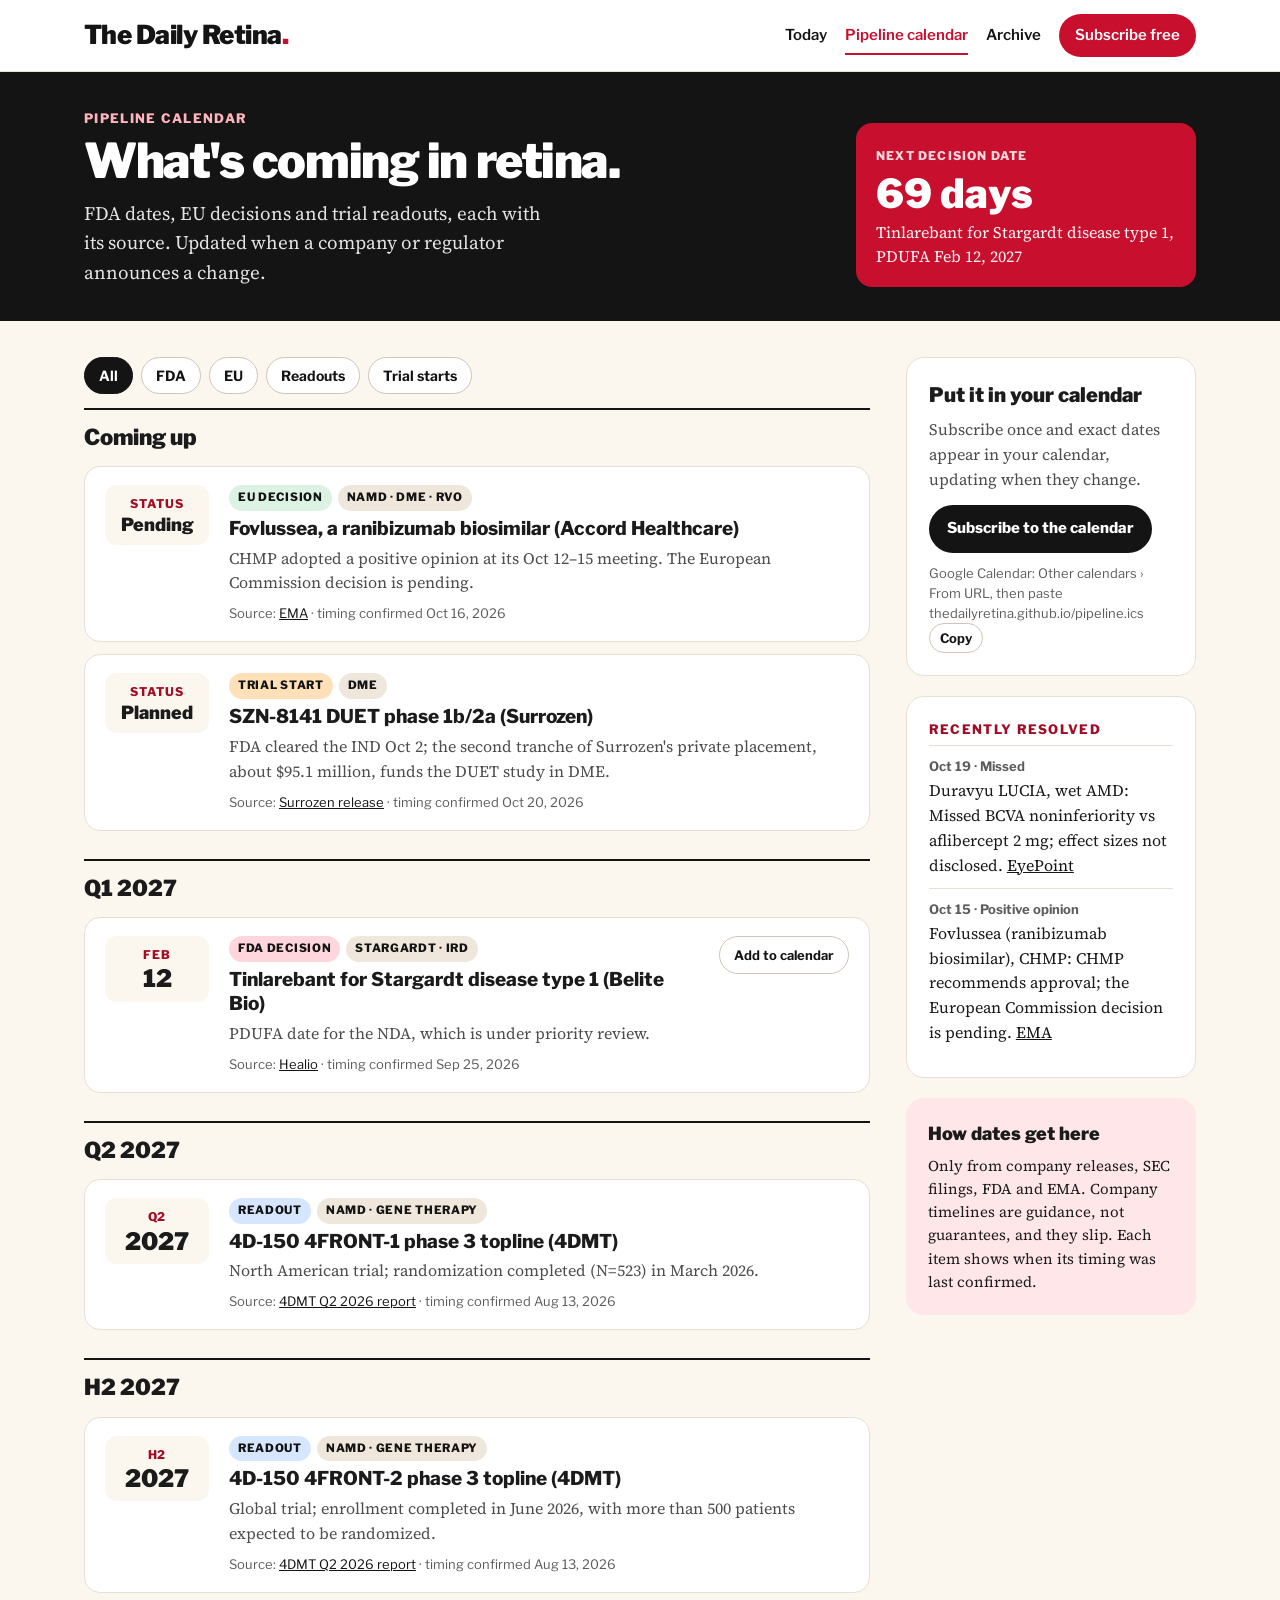
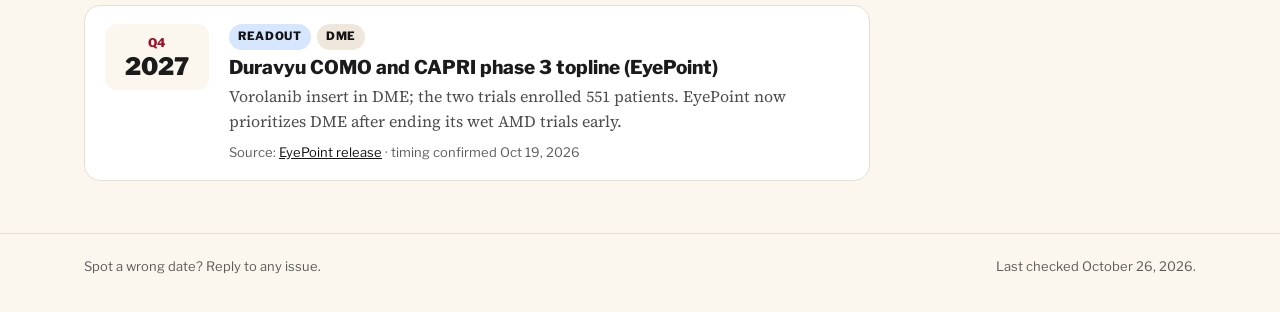
==== pipeline.html @ 4cfef2d9 "Redesign: lead story, quick hits, pipeline calendar - Home page: Good-morning hero with subscribe ca" ====
<!doctype html>
<html lang="en">
<head>
<meta charset="utf-8">
<meta name="viewport" content="width=device-width,initial-scale=1">
<title>Pipeline calendar — The Daily Retina</title>
<meta name="description" content="FDA dates, EU decisions and trial readouts in retina, each with its source.">
<meta property="og:title" content="Retina pipeline calendar — The Daily Retina">
<meta property="og:description" content="FDA dates, EU decisions and trial readouts in retina, each with its source.">
<meta property="og:type" content="website">
<link rel="icon" href="data:image/svg+xml,%3Csvg xmlns='http://www.w3.org/2000/svg' viewBox='0 0 32 32'%3E%3Ccircle cx='16' cy='16' r='14' fill='%23c8102e'/%3E%3Ccircle cx='16' cy='16' r='5' fill='%23fff'/%3E%3C/svg%3E">
<link rel="preconnect" href="https://fonts.googleapis.com">
<link rel="preconnect" href="https://fonts.gstatic.com" crossorigin>
<link rel="stylesheet" href="https://fonts.googleapis.com/css2?family=Libre+Franklin:wght@400;600;700;800;900&family=Source+Serif+4:opsz,wght@8..60,400;8..60,600&display=swap">
<link rel="stylesheet" href="site.css">
</head>
<body>
<header class="top">
  <div class="wrap">
    <a class="logo" href="./">The Daily Retina<span>.</span></a>
    <nav class="nav" aria-label="Main">
      <a href="./">Today</a>
      <a href="pipeline.html" aria-current="page">Pipeline calendar</a>
      <a href="./#archive">Archive</a>
      <a class="pill" href="./#subscribe">Subscribe free</a>
    </nav>
  </div>
</header>

<section class="pipehero">
  <div class="wrap">
    <div style="flex: 1 1 480px; min-width: 0;">
      <p class="kicker">Pipeline calendar</p>
      <h1>What's coming in retina.</h1>
      <p class="lede">FDA dates, EU decisions and trial readouts, each with its source. Updated when a company or regulator announces a change.</p>
    </div>
    <div class="countdown" id="countdown" hidden>
      <p class="kicker">Next decision date</p>
      <b id="cd-days"></b>
      <p id="cd-what"></p>
    </div>
  </div>
</section>

<div class="wrap page">
  <main class="main" style="gap: 0;">
    <div class="chips" role="group" aria-label="Filter by type" id="types"></div>
    <div id="groups"><p class="empty">Loading…</p></div>
  </main>

  <aside class="side">
    <section class="card" aria-labelledby="ics-h">
      <h2 id="ics-h" style="margin: 0 0 6px; font-family: var(--sans); font-weight: 900; font-size: 20px;">Put it in your calendar</h2>
      <p style="margin: 0 0 14px; font-size: 16px; color: var(--soft);">Subscribe once and exact dates appear in your calendar, updating when they change.</p>
      <a class="btn round" id="ics-sub" href="pipeline.ics">Subscribe to the calendar</a>
      <p class="fine" style="margin-top: 10px;">Google Calendar: Other calendars › From URL, then paste <span id="ics-url">thedailyretina.github.io/pipeline.ics</span> <button type="button" class="addcal" id="ics-copy" style="padding: 6px 10px;">Copy</button><span class="copied" id="ics-copied" aria-live="polite"></span></p>
    </section>

    <section class="card resolved" aria-labelledby="done-h">
      <h2 id="done-h" class="kicker" style="color: var(--red-dark); margin-bottom: 6px;">Recently resolved</h2>
      <div id="resolved"></div>
    </section>

    <section class="howbox" aria-labelledby="how-h">
      <h2 id="how-h">How dates get here</h2>
      <p>Only from company releases, SEC filings, FDA and EMA. Company timelines are guidance, not guarantees, and they slip. Each item shows when its timing was last confirmed.</p>
    </section>
  </aside>
</div>

<footer class="foot">
  <div class="wrap">
    <p>Spot a wrong date? Reply to any issue.</p>
    <p id="upd"></p>
  </div>
</footer>

<script>
(function () {
  var KINDS = [["all", "All"], ["fda", "FDA"], ["eu", "EU"], ["readout", "Readouts"], ["start", "Trial starts"]];
  var KIND_NAME = { fda: "FDA decision", eu: "EU decision", readout: "Readout", start: "Trial start" };
  var KIND_CLASS = { fda: "fda", eu: "guidelines", readout: "research", start: "industry" };
  var items = [], sel = "all";
  try { sel = sessionStorage.getItem("pipe-filter") || "all"; } catch (e) {}

  function $(id) { return document.getElementById(id); }
  function el(t, c, txt) { var n = document.createElement(t); if (c) n.className = c; if (txt != null) n.textContent = txt; return n; }
  function ext(url, txt) { var x = el("a", null, txt); x.href = url; x.target = "_blank"; x.rel = "noopener"; return x; }
  function parse(iso) { var p = iso.split("-"); return new Date(+p[0], +p[1] - 1, +p[2]); }
  function fmt(iso, opts) { return parse(iso).toLocaleDateString("en-US", opts || { month: "short", day: "numeric", year: "numeric" }); }
  function today() { var d = new Date(); return new Date(d.getFullYear(), d.getMonth(), d.getDate()); }

  function whenBlock(it) {
    var w = el("div", "when");
    if (it.date) {
      w.append(el("small", null, fmt(it.date, { month: "short" })));
      w.append(el("b", null, String(parse(it.date).getDate())));
    } else {
      var m = /^(Q[1-4]|H[12])\s+(\d{4})$/.exec(it.when || "");
      if (m) { w.append(el("small", null, m[1])); w.append(el("b", null, m[2])); }
      else { w.append(el("small", null, "Status")); w.append(el("b", null, it.when || "TBD")); w.lastChild.style.fontSize = "18px"; }
    }
    return w;
  }

  function icsFor(it) {
    var d = parse(it.date), e = new Date(d); e.setDate(e.getDate() + 1);
    function ymd(x) { return x.getFullYear() + String(x.getMonth() + 1).padStart(2, "0") + String(x.getDate()).padStart(2, "0"); }
    function esc(s) { return String(s || "").replace(/\\/g, "\\\\").replace(/;/g, "\\;").replace(/,/g, "\\,"); }
    return ["BEGIN:VCALENDAR", "VERSION:2.0", "PRODID:-//The Daily Retina//Pipeline//EN", "BEGIN:VEVENT",
      "UID:" + it.id + "@thedailyretina.github.io", "DTSTAMP:" + ymd(new Date()) + "T000000Z",
      "DTSTART;VALUE=DATE:" + ymd(d), "DTEND;VALUE=DATE:" + ymd(e),
      "SUMMARY:" + esc(KIND_NAME[it.kind] + ": " + it.title),
      "DESCRIPTION:" + esc(it.detail + " Source: " + it.src + " " + it.url), "URL:" + it.url,
      "END:VEVENT", "END:VCALENDAR"].join("\r\n") + "\r\n";
  }

  function addCal(it) {
    var blob = new Blob([icsFor(it)], { type: "text/calendar" });
    var a = document.createElement("a"); a.href = URL.createObjectURL(blob); a.download = it.id + ".ics";
    document.body.append(a); a.click(); setTimeout(function () { URL.revokeObjectURL(a.href); a.remove(); }, 0);
  }

  function chips() {
    var box = $("types"); box.textContent = "";
    KINDS.forEach(function (k) {
      var b = el("button", "chip", k[1]); b.type = "button"; b.setAttribute("aria-pressed", String(sel === k[0]));
      b.addEventListener("click", function () { sel = k[0]; try { sessionStorage.setItem("pipe-filter", sel); } catch (e) {} chips(); render(); });
      box.append(b);
    });
  }

  function render() {
    var up = items.filter(function (i) { return i.status === "upcoming" && (sel === "all" || i.kind === sel); })
      .sort(function (a, b) { return (a.sort || "").localeCompare(b.sort || ""); });
    var box = $("groups"); box.textContent = "";
    if (!up.length) { box.append(el("p", "empty", "Nothing scheduled of this type yet.")); return; }
    var order = [];
    up.forEach(function (i) { if (order.indexOf(i.group) === -1) order.push(i.group); });
    order.forEach(function (g) {
      var sec = el("section", "qgroup"); sec.append(el("h2", null, g));
      up.filter(function (i) { return i.group === g; }).forEach(function (it) {
        var art = el("article", "ev"); art.append(whenBlock(it));
        var body = el("div", "evbody"), tags = el("div", "tags");
        tags.append(el("span", "tag " + KIND_CLASS[it.kind], KIND_NAME[it.kind]));
        if (it.area) tags.append(el("span", "tag", it.area));
        body.append(tags, el("h3", null, it.title), el("p", null, it.detail));
        var meta = el("p", "meta"); meta.append("Source: ", ext(it.url, it.src));
        if (it.confirmed) meta.append(" · timing confirmed " + fmt(it.confirmed));
        body.append(meta); art.append(body);
        if (it.date) {
          var b = el("button", "addcal", "Add to calendar"); b.type = "button";
          b.setAttribute("aria-label", "Add " + it.title + " to your calendar");
          b.addEventListener("click", function () { addCal(it); });
          art.append(b);
        }
        sec.append(art);
      });
      box.append(sec);
    });
  }

  function resolved() {
    var box = $("resolved"); box.textContent = "";
    var done = items.filter(function (i) { return i.status === "resolved"; })
      .sort(function (a, b) { return (b.date || "").localeCompare(a.date || ""); }).slice(0, 6);
    if (!done.length) { box.append(el("p", "empty", "Nothing yet.")); return; }
    done.forEach(function (it) {
      var d = el("div", "item");
      d.append(el("small", null, fmt(it.date, { month: "short", day: "numeric" }) + " · " + (it.outcome || "")));
      var p = el("p"); p.append(it.title + ": " + it.detail + " ", ext(it.url, it.src)); d.append(p);
      box.append(d);
    });
  }

  function countdown() {
    var t = today();
    var next = items.filter(function (i) { return i.status === "upcoming" && i.date && (i.kind === "fda" || i.kind === "eu") && parse(i.date) >= t; })
      .sort(function (a, b) { return a.date.localeCompare(b.date); })[0];
    if (!next) return;
    var days = Math.round((parse(next.date) - t) / 86400000);
    $("cd-days").textContent = days === 0 ? "Today" : days === 1 ? "Tomorrow" : days + " days";
    $("cd-what").textContent = next.title.replace(/\s*\(.*\)$/, "") + ", " + (KIND_NAME[next.kind] === "FDA decision" ? "PDUFA " : "decision ") + fmt(next.date, { month: "short", day: "numeric", year: "numeric" });
    $("countdown").hidden = false;
  }

  var icsUrl = "https://thedailyretina.github.io/pipeline.ics";
  $("ics-sub").href = "webcal://thedailyretina.github.io/pipeline.ics";
  $("ics-copy").addEventListener("click", function () {
    var done = function () { $("ics-copied").textContent = "Copied"; setTimeout(function () { $("ics-copied").textContent = ""; }, 2000); };
    if (navigator.clipboard) navigator.clipboard.writeText(icsUrl).then(done, function () { $("ics-copied").textContent = icsUrl; });
    else $("ics-copied").textContent = icsUrl;
  });

  fetch("pipeline.json", { cache: "no-store" }).then(function (r) { if (!r.ok) throw 0; return r.json(); }).then(function (j) {
    items = j.items || [];
    if (j.updated) $("upd").textContent = "Last checked " + fmt(j.updated, { month: "long", day: "numeric", year: "numeric" }) + ".";
    chips(); render(); resolved(); countdown();
  }).catch(function () {
    $("groups").textContent = ""; $("groups").append(el("p", "empty", "Couldn't load the calendar. Try again in a moment."));
  });
})();
</script>
</body>
</html>
---- site.css ----
/* The Daily Retina — shared styles for index.html and pipeline.html.
   Warm off-white page, one red accent, black bands, bold sans headlines over a serif body. */
:root {
  --bg: #fbf6ee;
  --card: #ffffff;
  --ink: #1b1b1b;
  --muted: #5c5c5c;
  --soft: #4d4d4d;
  --line: #e8dfd2;
  --line-2: #cfc5b8;
  --chip: #efe7db;
  --red: #c8102e;
  --red-dark: #a10d25;
  --red-tint: #ffe6e9;
  --black: #141414;
  --pink-on-black: #ffb3bd;
  --t-fda: #ffd6dc;
  --t-industry: #ffe0b8;
  --t-research: #d6e6ff;
  --t-guidelines: #dcf2e3;
  --sans: "Libre Franklin", "Franklin Gothic Medium", "Helvetica Neue", Arial, sans-serif;
  --serif: "Source Serif 4", Georgia, "Times New Roman", serif;
  color-scheme: light;
}

* { box-sizing: border-box; }
html { -webkit-text-size-adjust: 100%; }
body { margin: 0; background: var(--bg); color: var(--ink); font-family: var(--serif); font-size: 17px; line-height: 1.55; }
a { color: var(--black); }
a:hover { color: var(--red-dark); }
a:focus-visible, button:focus-visible, input:focus-visible { outline: 2px solid var(--red); outline-offset: 2px; }
.wrap { max-width: 1160px; margin: 0 auto; padding-inline: max(16px, env(safe-area-inset-left, 0px)) max(16px, env(safe-area-inset-right, 0px)); }
@media (min-width: 700px) { .wrap { padding-inline: 24px; } }
.sr { position: absolute; width: 1px; height: 1px; overflow: hidden; clip: rect(0 0 0 0); white-space: nowrap; }
.kicker { margin: 0; font-family: var(--sans); font-size: 13px; font-weight: 800; letter-spacing: .1em; text-transform: uppercase; }

/* Header */
.top { background: var(--card); border-bottom: 1px solid var(--line); }
.top .wrap { padding-block: 14px; display: flex; flex-wrap: wrap; align-items: center; justify-content: space-between; gap: 10px 18px; }
.logo { font-family: var(--sans); font-weight: 900; font-size: 26px; letter-spacing: -.02em; text-decoration: none; color: var(--black); }
.logo span { color: var(--red); }
.nav { display: flex; flex-wrap: wrap; align-items: center; gap: 6px 18px; font-family: var(--sans); font-size: 15px; font-weight: 600; }
.nav a { text-decoration: none; padding: 8px 0; }
.nav a[aria-current="page"] { color: var(--red); box-shadow: inset 0 -2px 0 var(--red); }
.pill { display: inline-block; background: var(--red); color: #fff !important; border-radius: 999px; padding: 10px 16px !important; }
.pill:hover { background: var(--red-dark); }

/* Hero */
.hero { background: var(--red); color: #fff; }
.hero .wrap { padding-block: 40px 44px; display: flex; flex-wrap: wrap; gap: 28px; align-items: flex-end; justify-content: space-between; }
.hero-text { flex: 1 1 480px; min-width: 0; }
.hero .kicker { color: #ffd9de; letter-spacing: .08em; font-weight: 600; margin-bottom: 8px; }
.hero h1 { margin: 0; font-family: var(--sans); font-weight: 900; font-size: clamp(40px, 7vw, 56px); line-height: 1.02; letter-spacing: -.03em; }
.hero-sub { margin: 12px 0 0; font-size: 20px; line-height: 1.45; max-width: 36ch; color: #fff3f4; }
.subcard { flex: 0 1 400px; min-width: 0; background: var(--card); color: var(--black); border-radius: 14px; padding: 18px; display: flex; flex-direction: column; gap: 10px; }
.subcard label { font-family: var(--sans); font-weight: 800; font-size: 16px; }
.subrow { display: flex; flex-wrap: wrap; gap: 8px; }
.subrow input { flex: 1 1 180px; min-width: 0; font: inherit; font-size: 16px; padding: 12px; border: 1px solid var(--line-2); border-radius: 10px; background: #fff; color: var(--black); }
.btn { font-family: var(--sans); font-weight: 800; font-size: 15px; background: var(--black); color: #fff; border: 0; border-radius: 10px; padding: 12px 18px; cursor: pointer; text-decoration: none; display: inline-block; }
.btn:hover { background: #333; color: #fff; }
.btn.round { border-radius: 999px; }
.fine { margin: 0; font-family: var(--sans); font-size: 13px; color: var(--muted); }

/* On the clock */
.clock { background: var(--black); color: #e9e9e9; }
.clock .wrap { padding-block: 14px; display: flex; flex-wrap: wrap; align-items: center; gap: 8px 26px; font-family: var(--sans); font-size: 14px; }
.clock .kicker { color: var(--pink-on-black); }
.clock p { margin: 0; }
.clock strong { color: #fff; }
.clock a { color: #fff; }
.clock .more { margin-left: auto; font-weight: 700; }

/* Layout */
.page { padding-block: 36px 24px; display: flex; flex-wrap: wrap; gap: 36px; }
.main { flex: 999 1 600px; min-width: 0; display: flex; flex-direction: column; gap: 28px; }
.side { flex: 1 1 290px; min-width: 0; display: flex; flex-direction: column; gap: 20px; }
.card { background: var(--card); border: 1px solid var(--line); border-radius: 18px; padding: 22px; }
h2.sec { margin: 0 0 14px; font-family: var(--sans); font-weight: 900; font-size: 26px; letter-spacing: -.01em; }

/* Lead story */
.lead { padding: 28px; }
.lead .kicker { color: var(--red); margin-bottom: 10px; }
.lead h2 { margin: 0 0 12px; font-family: var(--sans); font-weight: 900; font-size: clamp(26px, 3.4vw, 34px); line-height: 1.12; letter-spacing: -.02em; }
.lead h2 a { text-decoration: none; }
.lead h2 a:hover { text-decoration: underline; }
.lead p { margin: 0 0 14px; }
.why { background: var(--bg); border-radius: 12px; padding: 14px 16px; margin: 0 0 14px; }
.why b { display: block; font-family: var(--sans); font-size: 15px; margin-bottom: 2px; }
.why p { margin: 0; font-size: 16px; }
.srclink { font-family: var(--sans); font-size: 14px; font-weight: 700; }

/* Topic tags */
.tag { display: inline-block; font-family: var(--sans); font-size: 11.5px; font-weight: 800; letter-spacing: .06em; text-transform: uppercase; padding: 4px 9px; border-radius: 999px; background: var(--chip); color: var(--black); white-space: nowrap; }
.tag.fda { background: var(--t-fda); } .tag.industry { background: var(--t-industry); }
.tag.research { background: var(--t-research); } .tag.guidelines { background: var(--t-guidelines); }

/* Quick hits */
.hits { display: flex; flex-direction: column; gap: 12px; }
.hit { background: var(--card); border: 1px solid var(--line); border-radius: 14px; padding: 16px 20px; }
.hit .tag { margin-bottom: 6px; }
.hit a.h { display: block; text-decoration: none; font-family: var(--sans); font-weight: 800; font-size: 18px; line-height: 1.3; }
.hit a.h:hover { text-decoration: underline; }
.hit p { margin: 6px 0 0; font-size: 16px; color: var(--soft); }
.hit .src, .res .src { font-family: var(--sans); font-size: 13px; color: var(--muted); }
.nonew { margin: 14px 0 0; padding: 12px 4px 0; border-top: 1px solid #e0d5c6; font-family: var(--sans); font-size: 14px; color: var(--muted); }

/* Sidebar boxes */
.nums { background: var(--black); color: #fff; border-radius: 18px; padding: 22px; }
.nums .kicker { color: var(--pink-on-black); margin-bottom: 6px; }
.num { padding: 10px 0; border-top: 1px solid #333; }
.num b { display: block; font-family: var(--sans); font-weight: 900; font-size: 30px; line-height: 1.1; }
.num span { font-size: 15px; color: #d4d4d4; }
.share { background: var(--red-tint); border-radius: 18px; padding: 22px; }
.share h2 { margin: 0 0 6px; font-family: var(--sans); font-weight: 900; font-size: 20px; }
.share p { margin: 0 0 14px; font-size: 16px; }
.about h2 { margin: 0 0 6px; font-family: var(--sans); font-size: 15px; font-weight: 800; }
.about p { margin: 0; font-size: 15px; color: var(--soft); }

/* Past issues + search */
.past-head { display: flex; flex-wrap: wrap; align-items: baseline; justify-content: space-between; gap: 12px; margin-bottom: 12px; }
.past-head h2.sec { margin: 0; }
#q { flex: 0 1 320px; min-width: 0; font: inherit; font-family: var(--sans); font-size: 15px; padding: 10px 14px; border: 1px solid var(--line-2); border-radius: 999px; background: #fff; color: var(--black); }
.chips { display: flex; flex-wrap: wrap; gap: 8px; margin: 0 0 14px; }
.chip { font-family: var(--sans); font-weight: 700; font-size: 14px; padding: 9px 14px; border-radius: 999px; cursor: pointer; border: 1px solid var(--line-2); background: #fff; color: var(--black); }
.chip[aria-pressed="true"] { background: var(--black); border-color: var(--black); color: #fff; }
.pastgrid { display: grid; grid-template-columns: repeat(auto-fill, minmax(250px, 1fr)); gap: 12px; }
.pastcard { background: var(--card); border: 1px solid var(--line); border-radius: 14px; padding: 16px 18px; }
.pastcard h3 { margin: 0 0 8px; font-family: var(--sans); font-size: 13px; font-weight: 800; color: var(--red-dark); }
.pastcard ul { margin: 0; padding-left: 18px; font-size: 15px; line-height: 1.4; }
.pastcard li { margin: 0 0 6px; }
.pastcard a, .res a.h { text-decoration: none; }
.pastcard a:hover, .res a.h:hover { text-decoration: underline; }
.resday { margin: 0 0 18px; }
.resday h3 { margin: 0 0 8px; font-family: var(--sans); font-size: 14px; font-weight: 800; color: var(--red-dark); }
.res { padding: 10px 0; border-top: 1px solid var(--line); }
.res a.h { font-weight: 700; }
.res .tag { margin-right: 6px; vertical-align: 1px; }
mark { background: #ffe58a; color: var(--black); }
.empty { margin: 0; font-family: var(--sans); font-size: 15px; color: var(--muted); }

/* Footer */
.foot { border-top: 1px solid var(--line); }
.foot .wrap { padding-block: 22px 36px; display: flex; flex-wrap: wrap; justify-content: space-between; gap: 8px 20px; font-family: var(--sans); font-size: 13px; color: var(--muted); }
.foot p { margin: 0; }

/* Pipeline page */
.pipehero { background: var(--black); color: #fff; }
.pipehero .wrap { padding-block: 36px 34px; display: flex; flex-wrap: wrap; gap: 26px; align-items: flex-end; justify-content: space-between; }
.pipehero .kicker { color: var(--pink-on-black); margin-bottom: 8px; }
.pipehero h1 { margin: 0; font-family: var(--sans); font-weight: 900; font-size: clamp(34px, 6vw, 48px); line-height: 1.05; letter-spacing: -.03em; }
.pipehero p.lede { margin: 12px 0 0; font-size: 19px; max-width: 48ch; color: #e4e4e4; }
.countdown { flex: 0 1 340px; min-width: 0; background: var(--red); border-radius: 16px; padding: 18px 20px; }
.countdown .kicker { color: #ffd9de; font-size: 12px; }
.countdown b { display: block; margin-top: 4px; font-family: var(--sans); font-weight: 900; font-size: 40px; line-height: 1; }
.countdown p { margin: 6px 0 0; font-size: 16px; color: #fff3f4; }
.qgroup { margin: 0 0 28px; }
.qgroup h2 { margin: 0 0 12px; padding-top: 10px; border-top: 2px solid var(--black); font-family: var(--sans); font-weight: 900; font-size: 22px; }
.ev { background: var(--card); border: 1px solid var(--line); border-radius: 16px; padding: 18px 20px; display: flex; flex-wrap: wrap; gap: 14px 20px; align-items: flex-start; margin: 0 0 12px; }
.when { flex: 0 0 104px; text-align: center; background: var(--bg); border-radius: 12px; padding: 10px 6px; font-family: var(--sans); }
.when small { display: block; font-size: 12px; font-weight: 800; letter-spacing: .08em; text-transform: uppercase; color: var(--red-dark); }
.when b { display: block; margin-top: 2px; font-weight: 900; font-size: 24px; line-height: 1.05; }
.evbody { flex: 1 1 300px; min-width: 0; }
.evbody .tags { display: flex; flex-wrap: wrap; gap: 6px; margin: 0 0 6px; }
.evbody h3 { margin: 0; font-family: var(--sans); font-weight: 800; font-size: 19px; line-height: 1.3; }
.evbody p { margin: 4px 0 0; font-size: 16px; color: var(--soft); }
.evbody .meta { margin-top: 8px; font-family: var(--sans); font-size: 13px; color: var(--muted); }
.addcal { flex: 0 0 auto; font-family: var(--sans); font-weight: 700; font-size: 13px; background: #fff; border: 1px solid var(--line-2); border-radius: 999px; padding: 10px 14px; cursor: pointer; color: var(--black); }
.addcal:hover { border-color: var(--black); }
.resolved .item { padding: 10px 0; border-top: 1px solid var(--line); }
.resolved .item small { display: block; font-family: var(--sans); font-size: 13px; font-weight: 700; color: var(--muted); }
.resolved .item p { margin: 2px 0 0; font-size: 16px; }
.howbox { background: var(--red-tint); border-radius: 18px; padding: 22px; }
.howbox h2 { margin: 0 0 6px; font-family: var(--sans); font-weight: 900; font-size: 18px; }
.howbox p { margin: 0; font-size: 15px; }
.copied { font-family: var(--sans); font-size: 13px; color: var(--muted); margin-left: 8px; }

@media (max-width: 600px) {
  .lead { padding: 20px; }
  .hit { padding: 14px 16px; }
  .clock .more { margin-left: 0; }
  .when { flex-basis: 88px; }
}
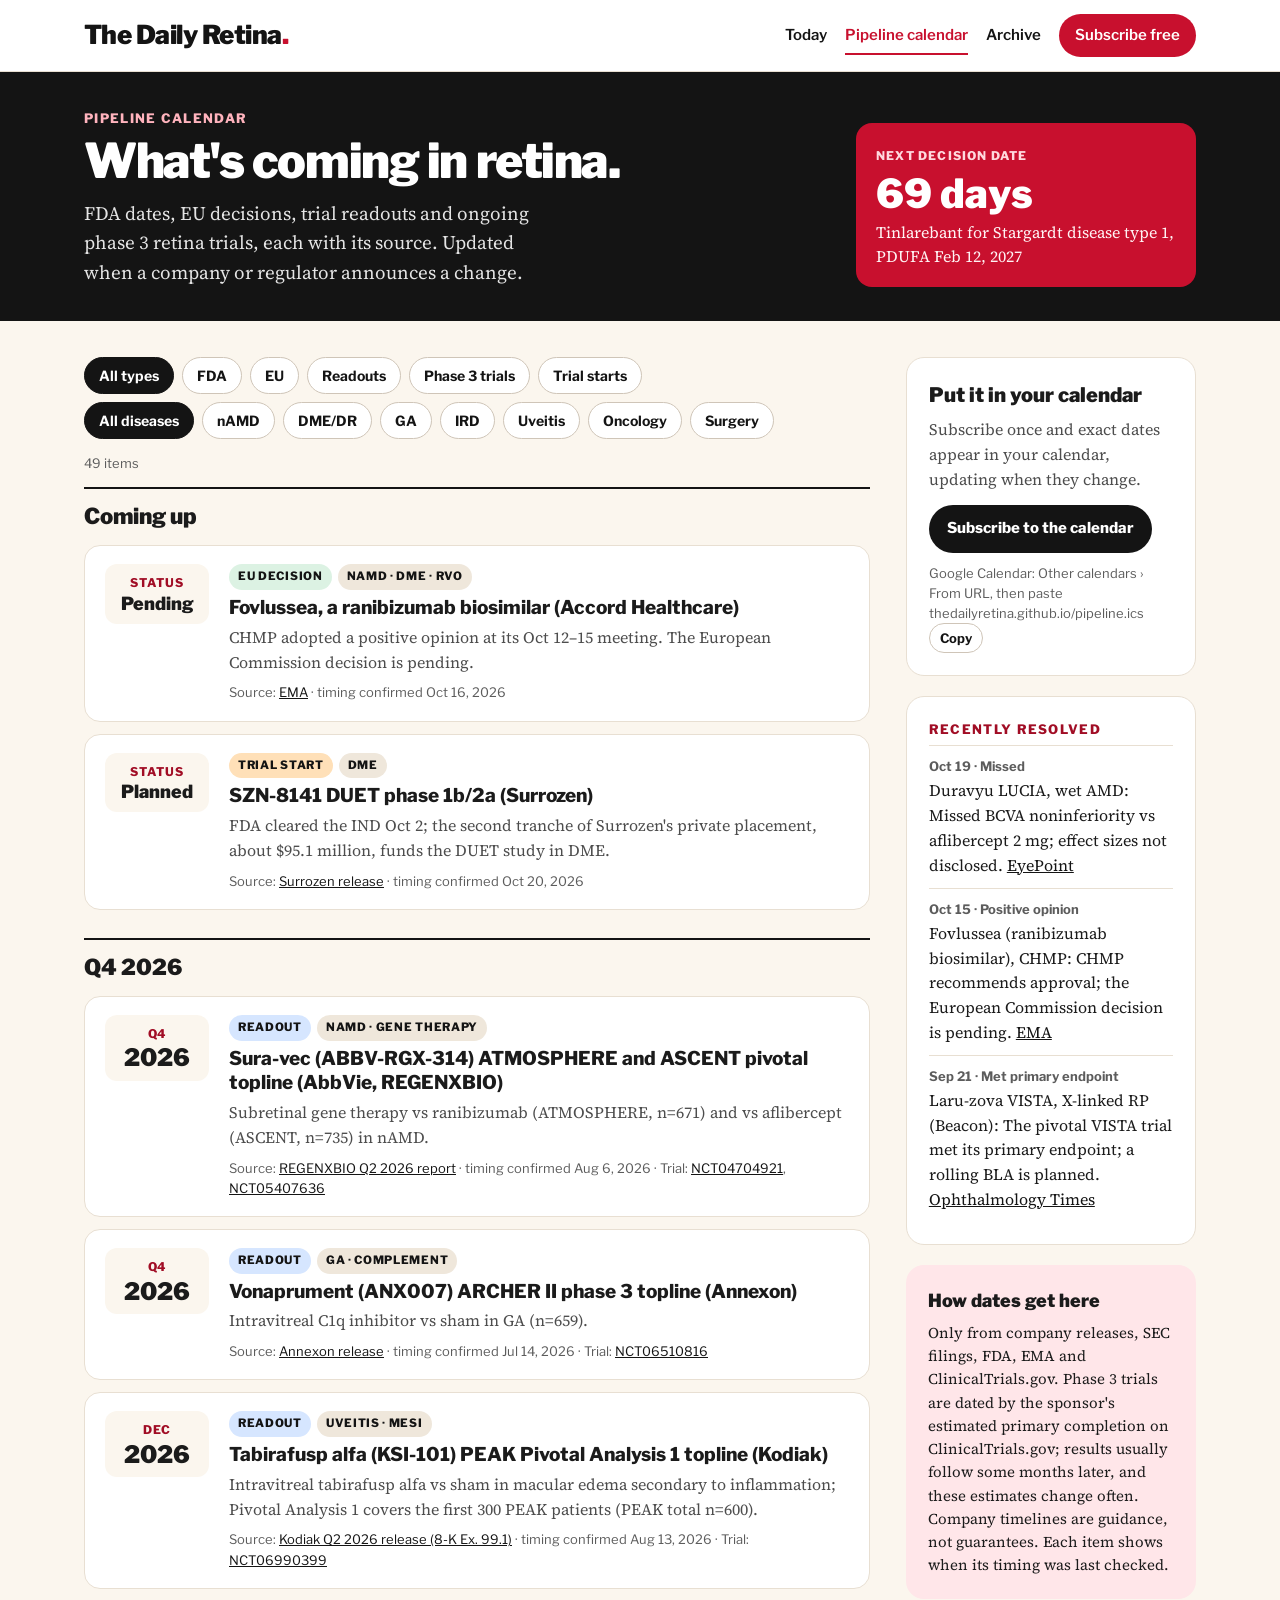
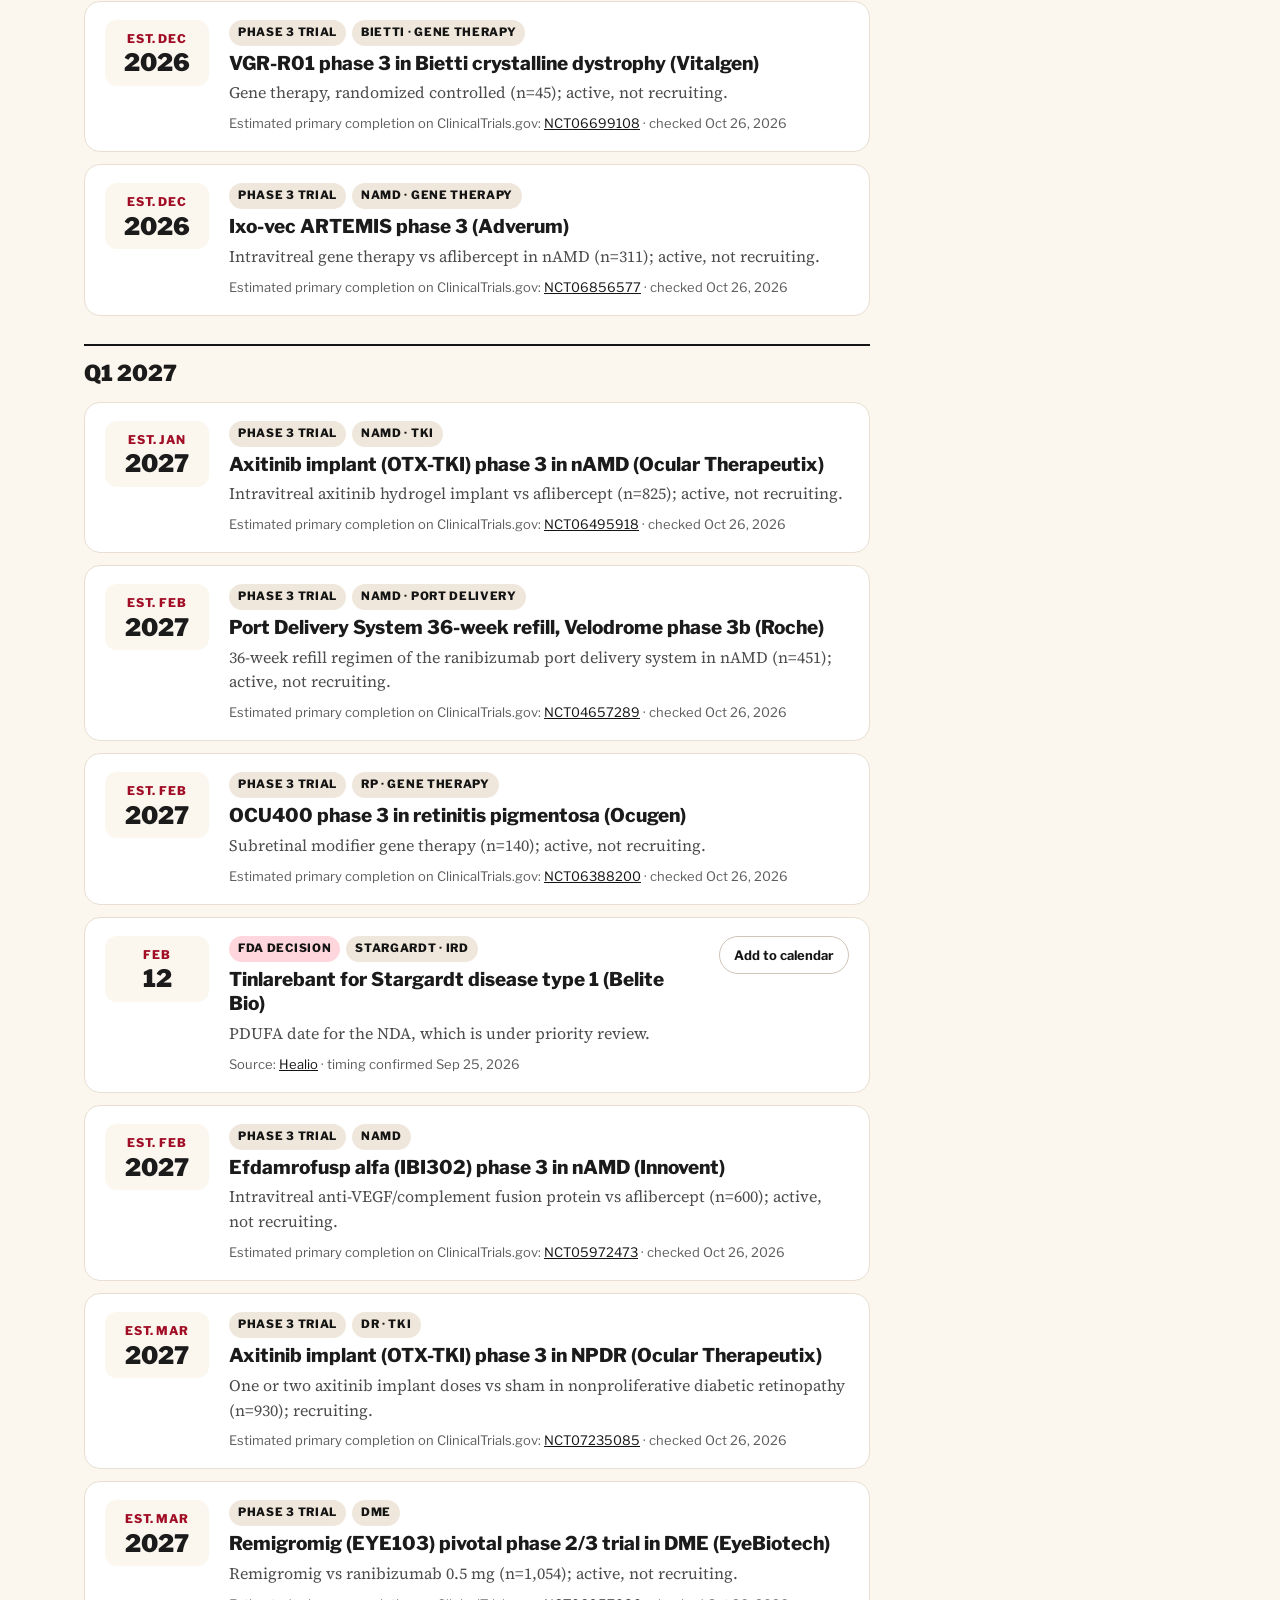
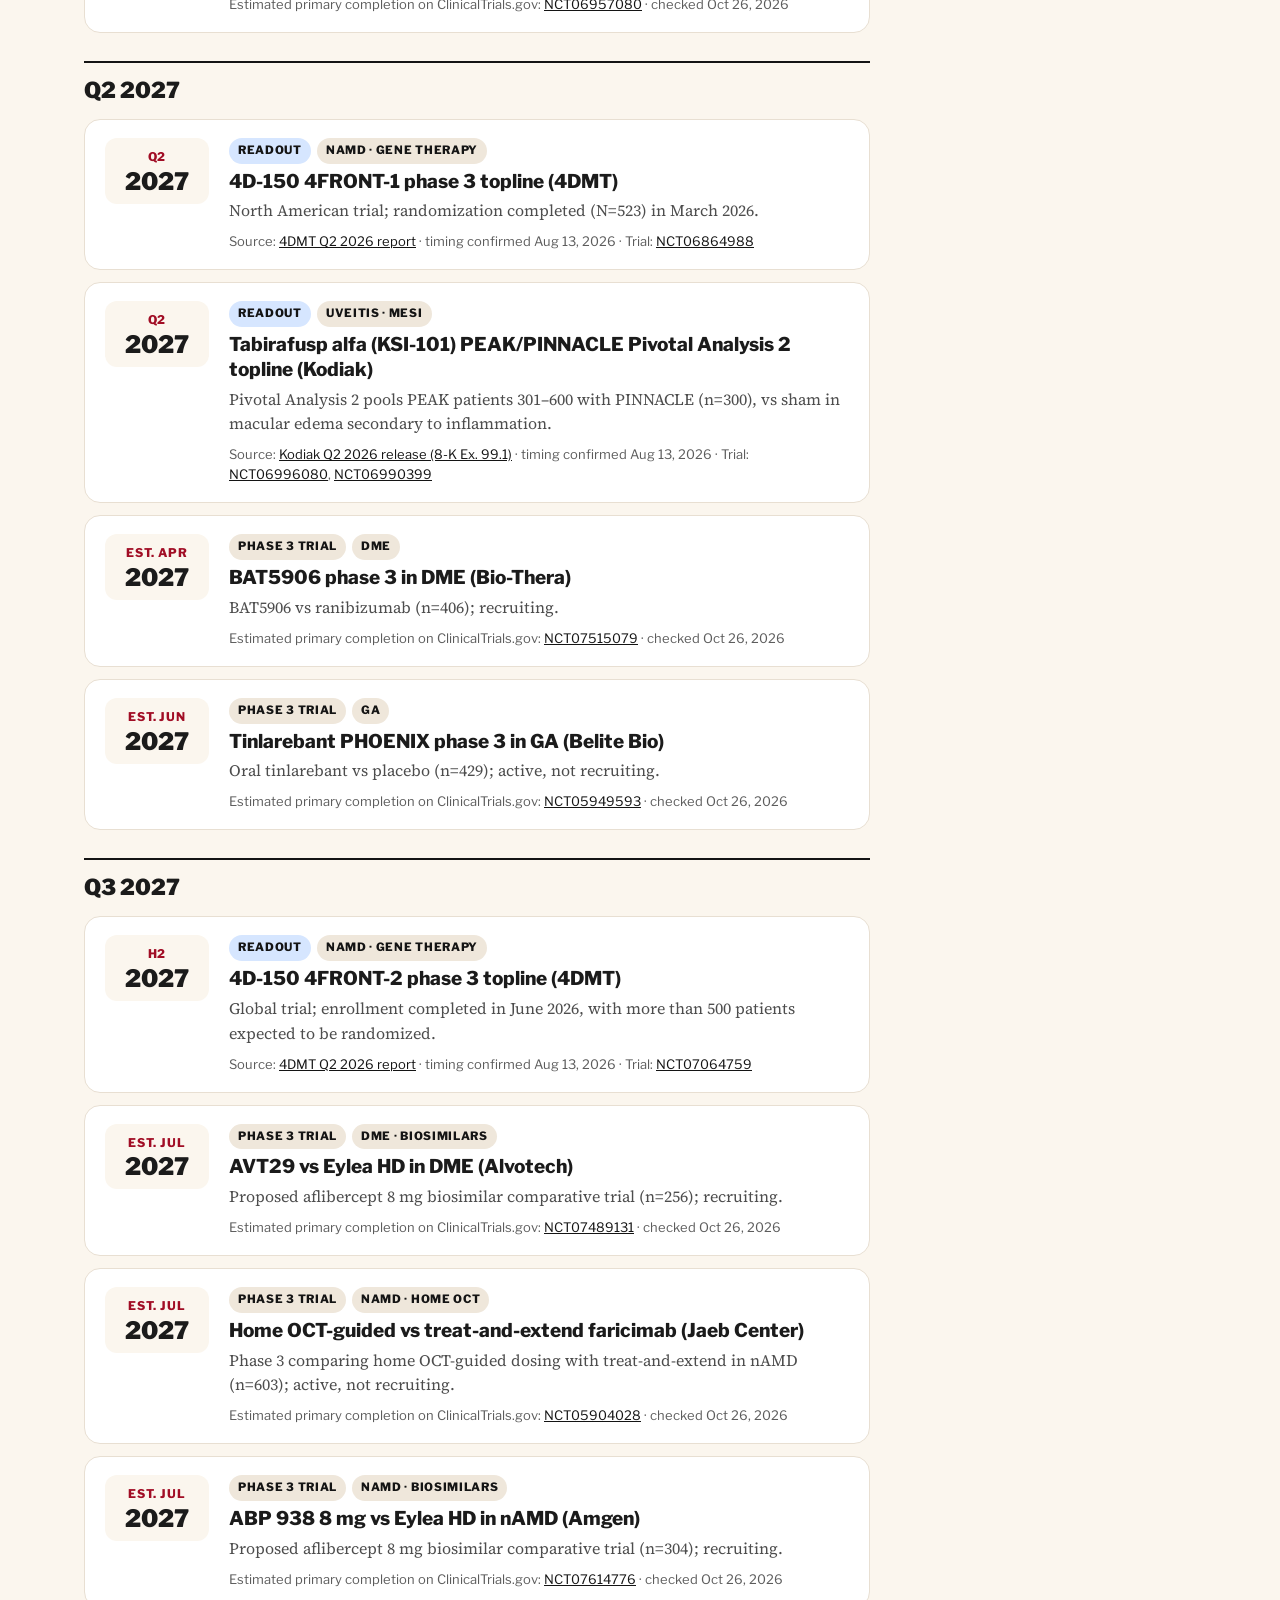
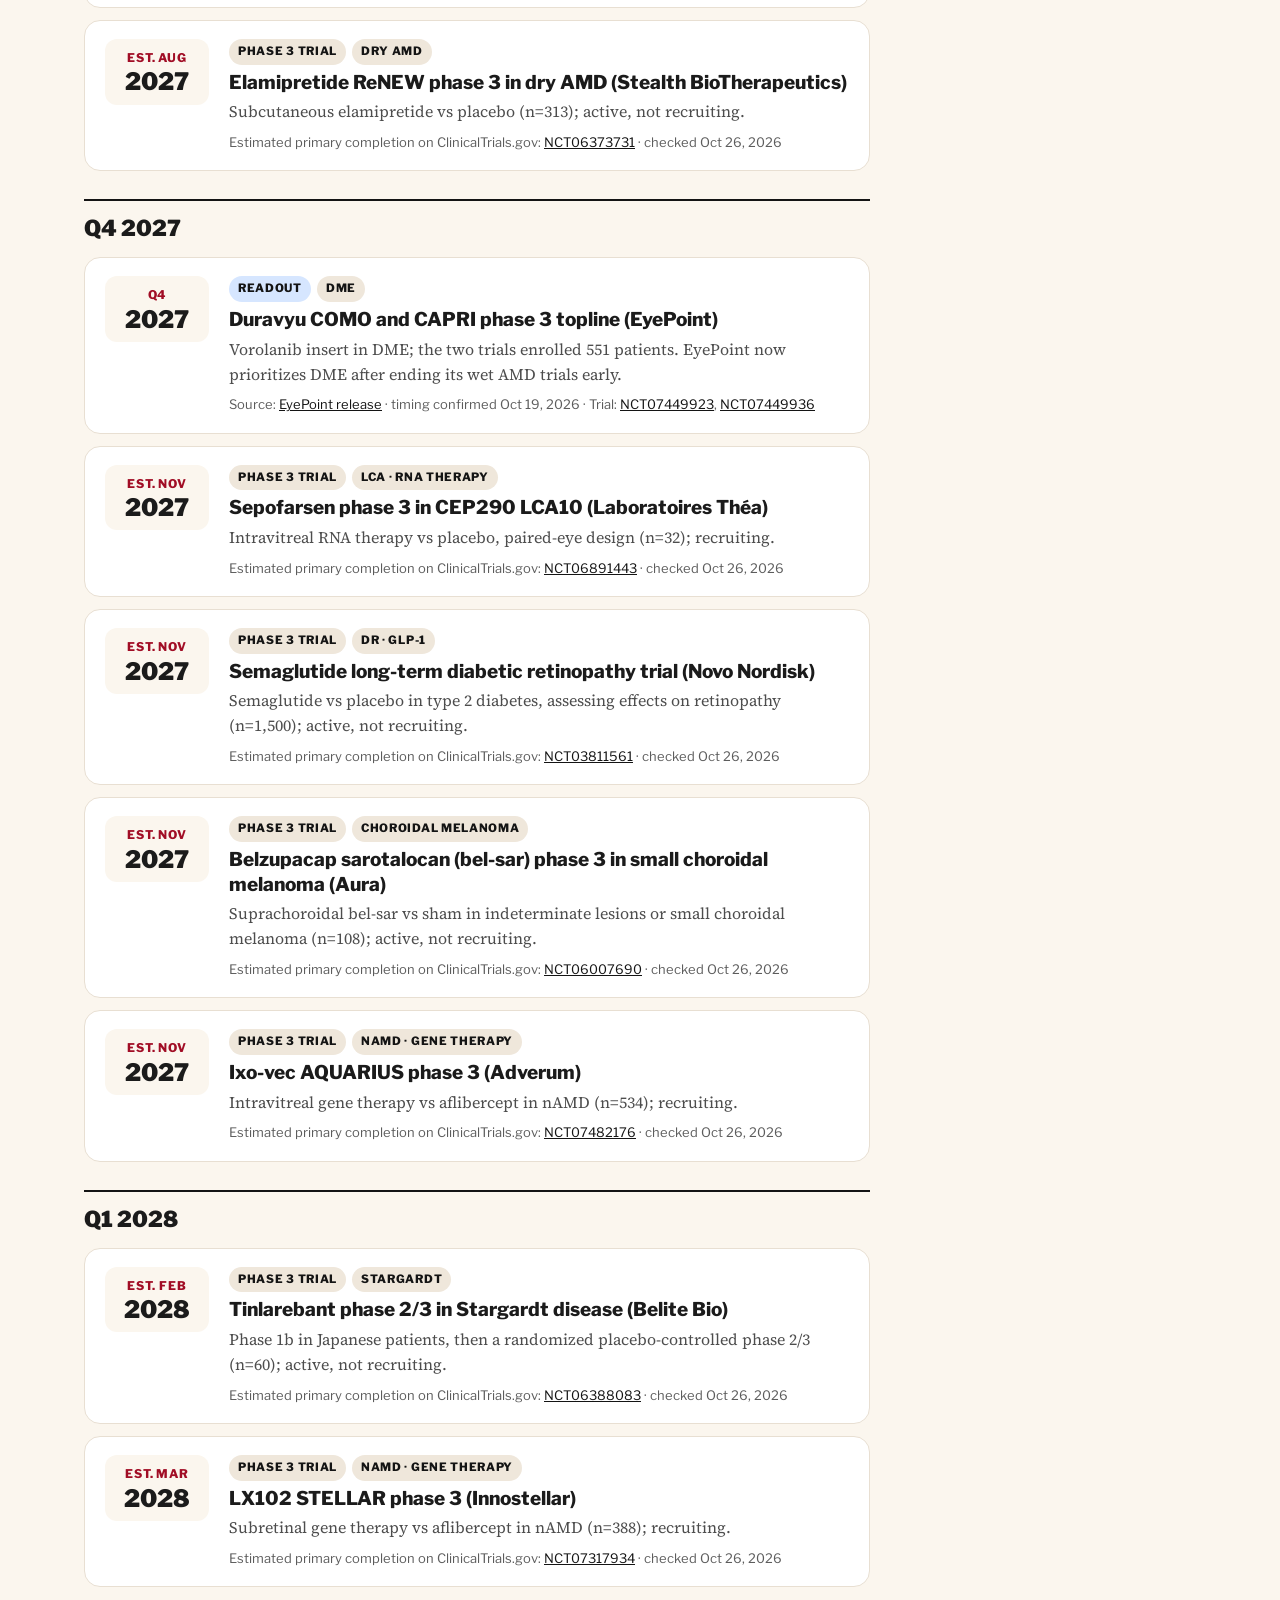
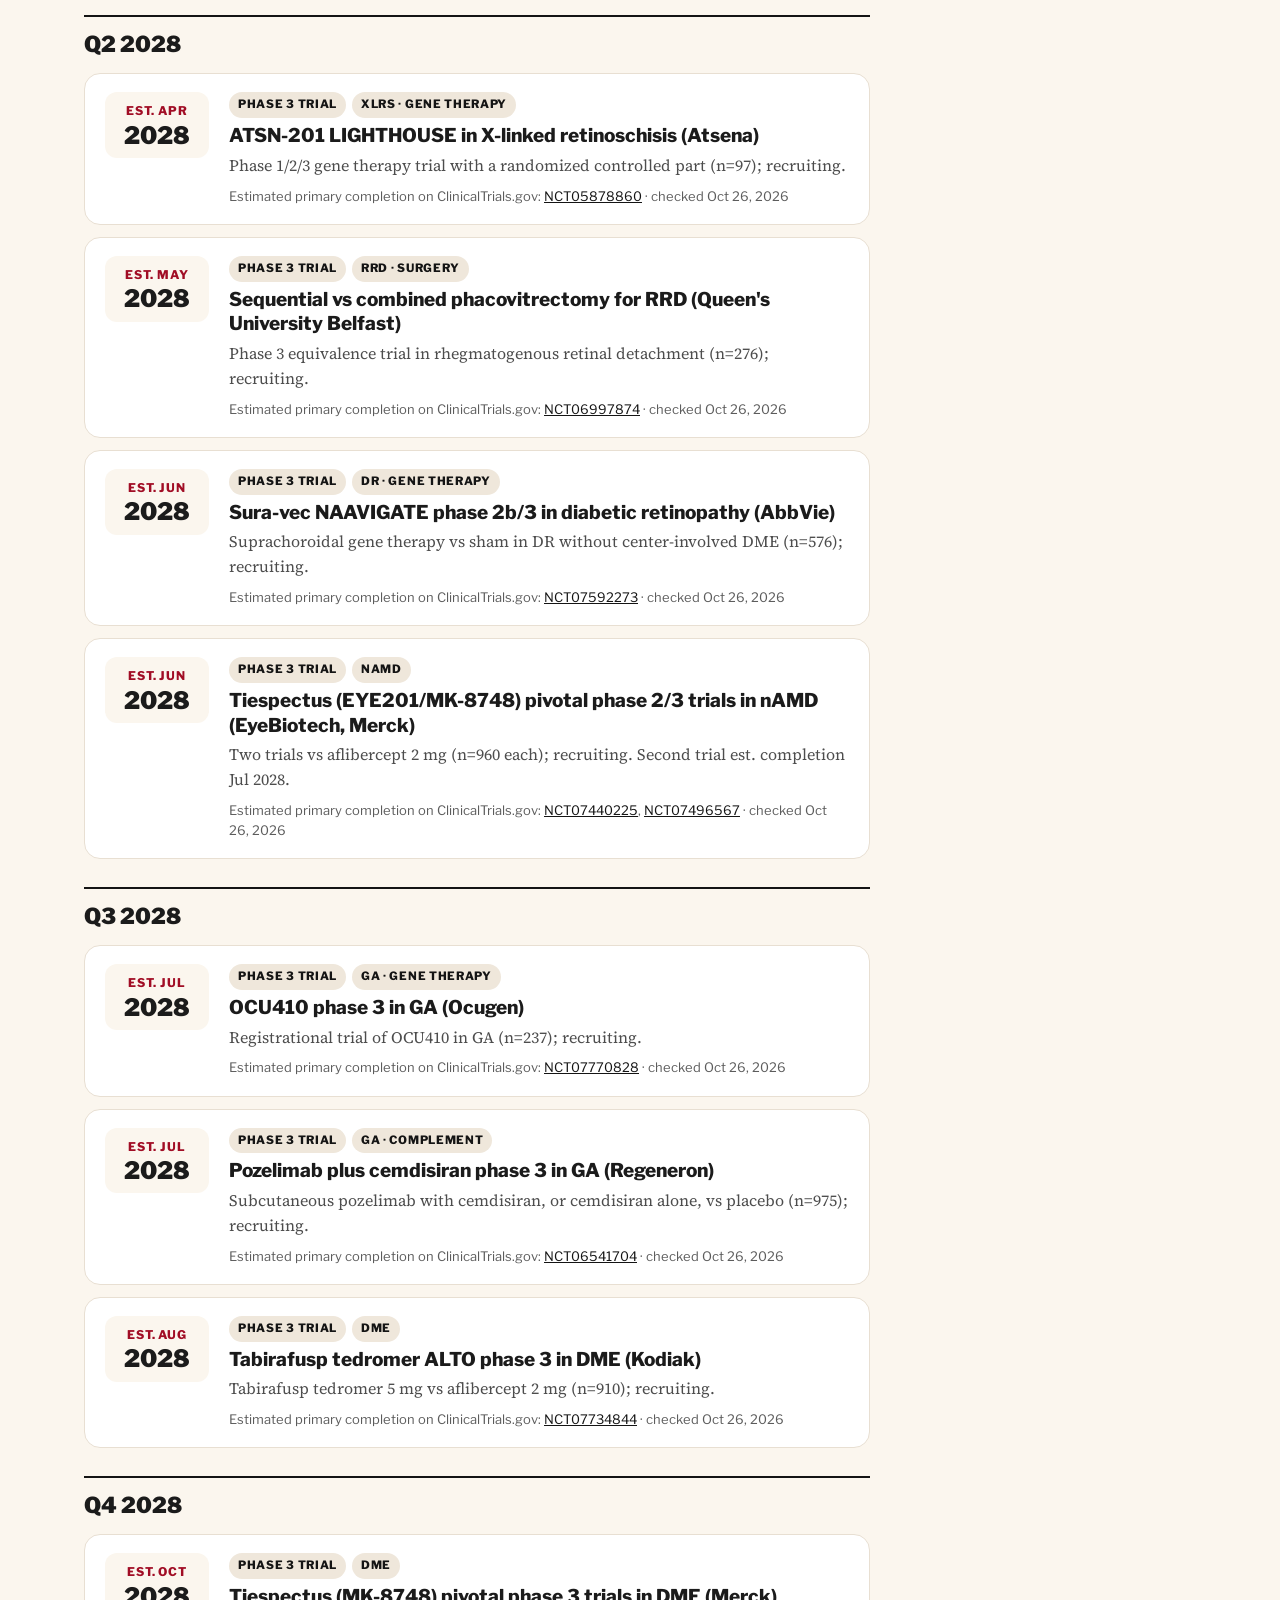
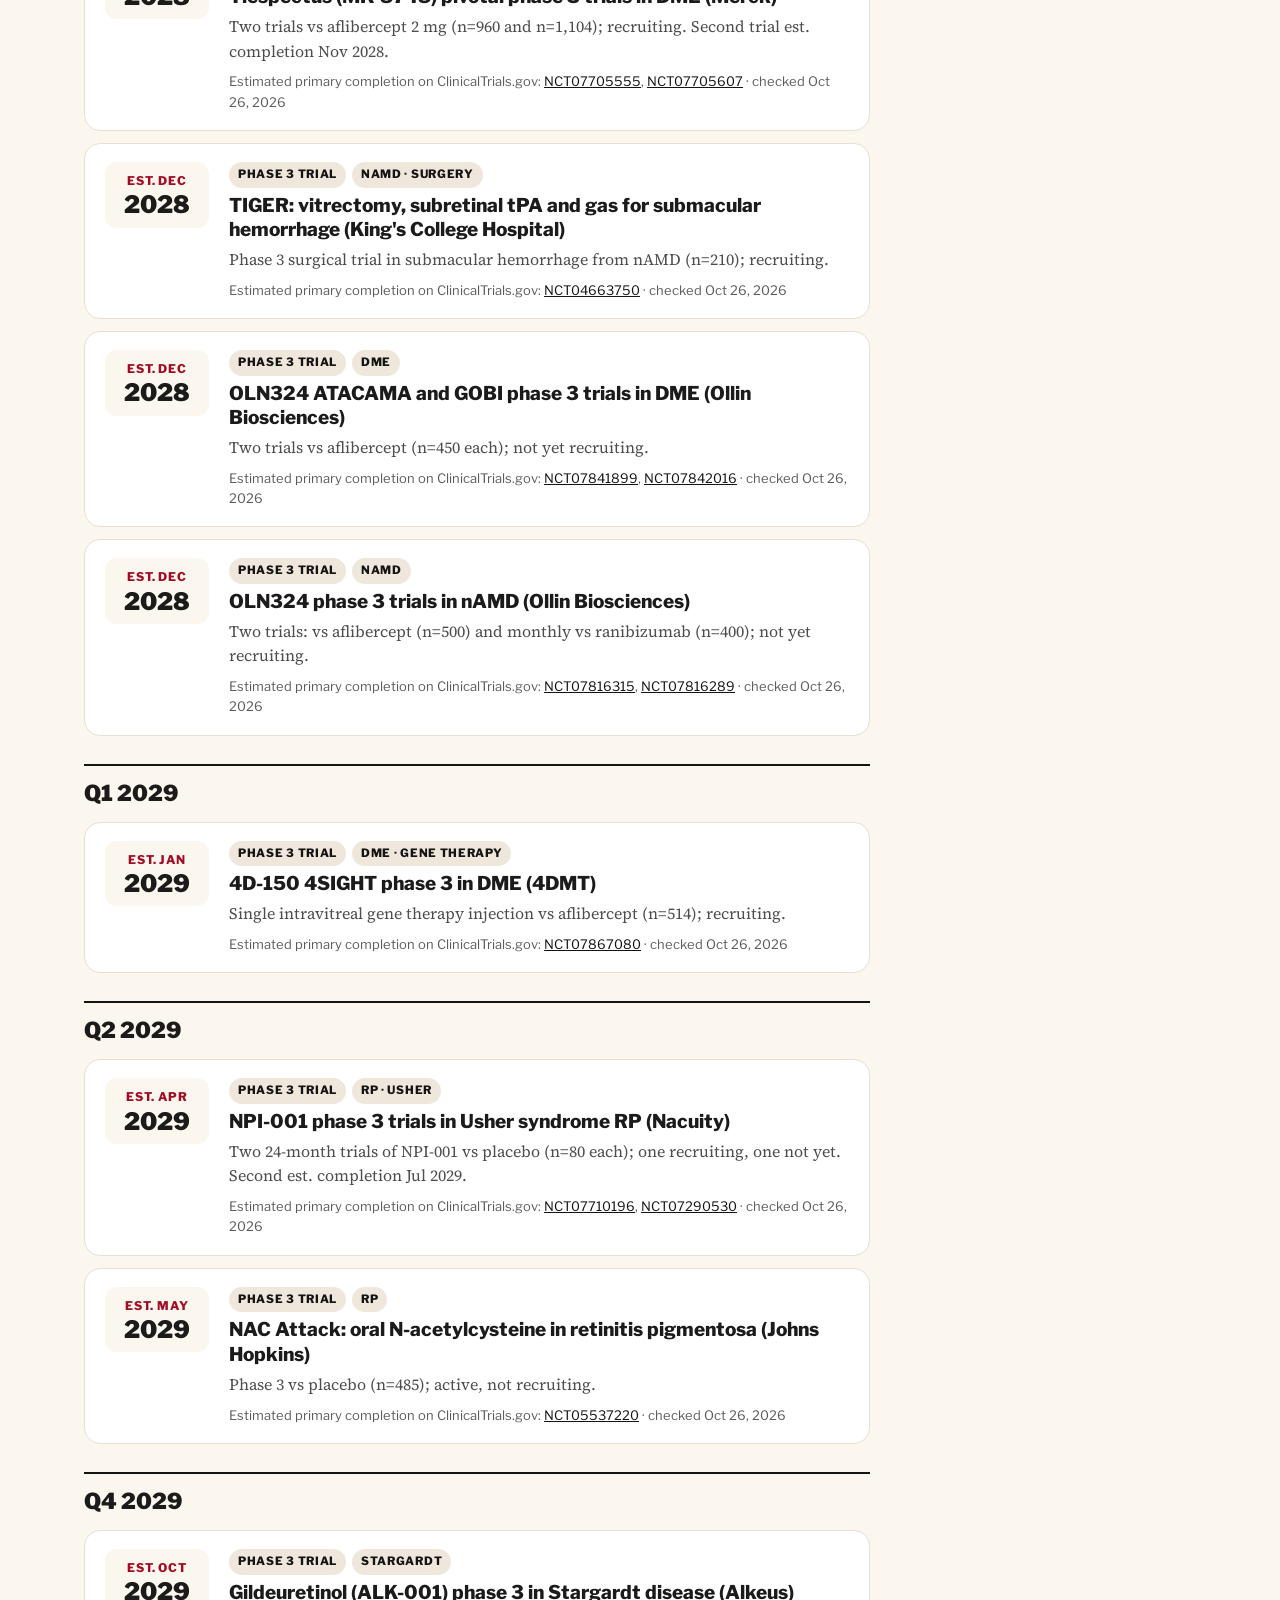
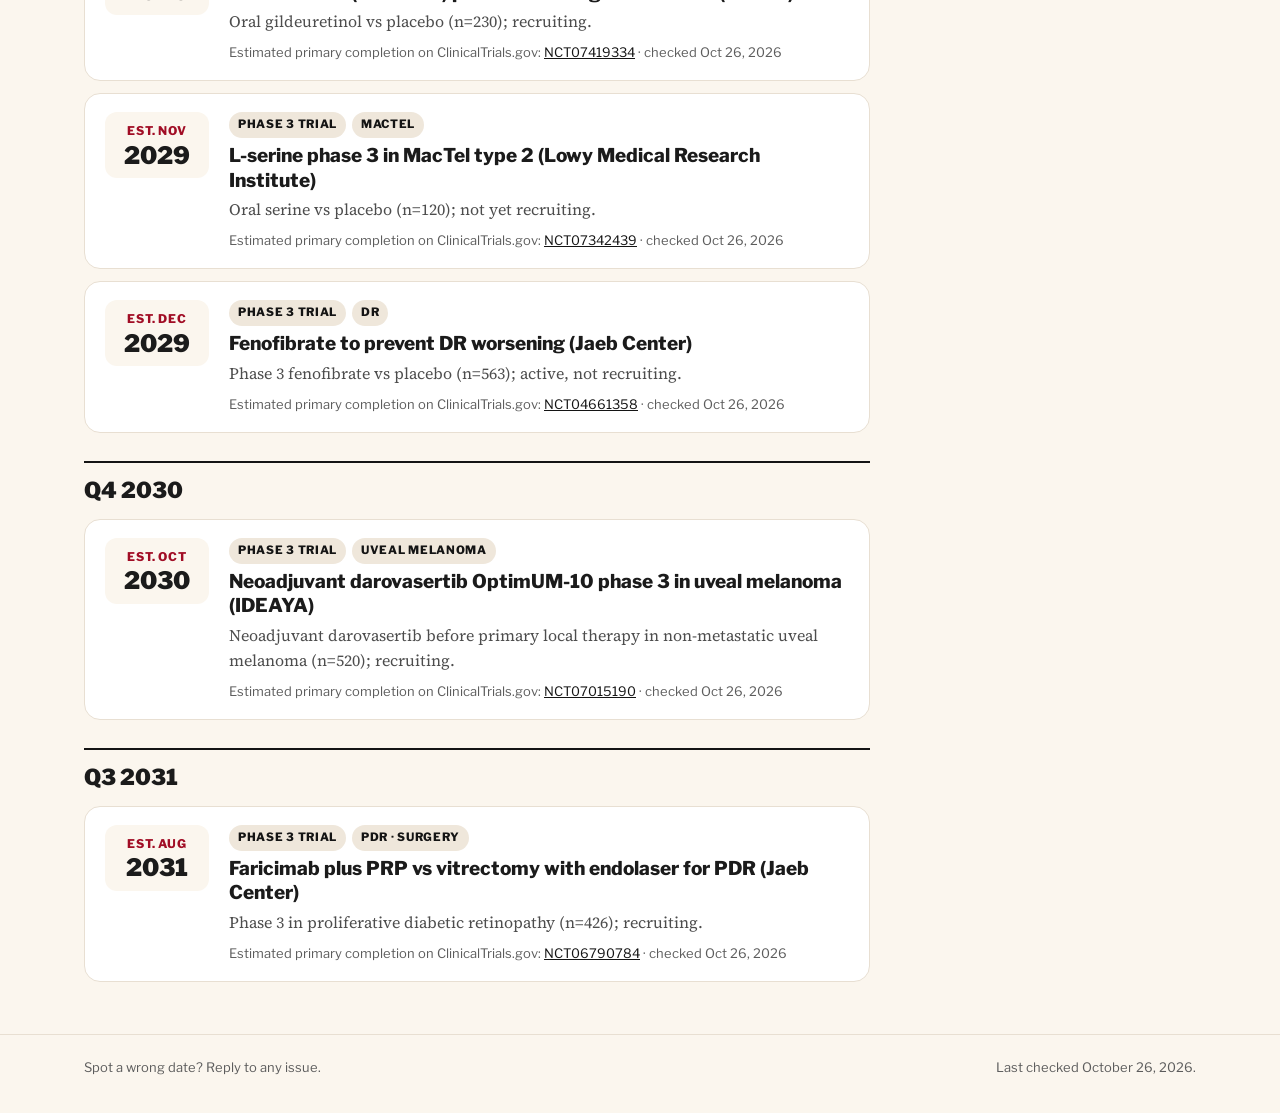
==== commit 9eb67324: "Pipeline: add 43 phase 3 retina trials, disease filter, registry links - 39 ongoing phase 3 / pivota" ====
--- a/pipeline.html
+++ b/pipeline.html
@@ -4,9 +4,9 @@
 <meta charset="utf-8">
 <meta name="viewport" content="width=device-width,initial-scale=1">
 <title>Pipeline calendar — The Daily Retina</title>
-<meta name="description" content="FDA dates, EU decisions and trial readouts in retina, each with its source.">
+<meta name="description" content="FDA dates, EU decisions, readouts and phase 3 trials in retina, each with its source.">
 <meta property="og:title" content="Retina pipeline calendar — The Daily Retina">
-<meta property="og:description" content="FDA dates, EU decisions and trial readouts in retina, each with its source.">
+<meta property="og:description" content="FDA dates, EU decisions, readouts and phase 3 trials in retina, each with its source.">
 <meta property="og:type" content="website">
 <link rel="icon" href="data:image/svg+xml,%3Csvg xmlns='http://www.w3.org/2000/svg' viewBox='0 0 32 32'%3E%3Ccircle cx='16' cy='16' r='14' fill='%23c8102e'/%3E%3Ccircle cx='16' cy='16' r='5' fill='%23fff'/%3E%3C/svg%3E">
 <link rel="preconnect" href="https://fonts.googleapis.com">
@@ -32,7 +32,7 @@
     <div style="flex: 1 1 480px; min-width: 0;">
       <p class="kicker">Pipeline calendar</p>
       <h1>What's coming in retina.</h1>
-      <p class="lede">FDA dates, EU decisions and trial readouts, each with its source. Updated when a company or regulator announces a change.</p>
+      <p class="lede">FDA dates, EU decisions, trial readouts and ongoing phase 3 retina trials, each with its source. Updated when a company or regulator announces a change.</p>
     </div>
     <div class="countdown" id="countdown" hidden>
       <p class="kicker">Next decision date</p>
@@ -44,7 +44,9 @@
 
 <div class="wrap page">
   <main class="main" style="gap: 0;">
-    <div class="chips" role="group" aria-label="Filter by type" id="types"></div>
+    <div class="chips" role="group" aria-label="Filter by type" id="types" style="margin-bottom: 8px;"></div>
+    <div class="chips" role="group" aria-label="Filter by disease" id="diseases"></div>
+    <p class="fine" id="count" style="margin: 0 0 14px;" aria-live="polite"></p>
     <div id="groups"><p class="empty">Loading…</p></div>
   </main>
 
@@ -63,7 +65,7 @@
 
     <section class="howbox" aria-labelledby="how-h">
       <h2 id="how-h">How dates get here</h2>
-      <p>Only from company releases, SEC filings, FDA and EMA. Company timelines are guidance, not guarantees, and they slip. Each item shows when its timing was last confirmed.</p>
+      <p>Only from company releases, SEC filings, FDA, EMA and ClinicalTrials.gov. Phase 3 trials are dated by the sponsor's estimated primary completion on ClinicalTrials.gov; results usually follow some months later, and these estimates change often. Company timelines are guidance, not guarantees. Each item shows when its timing was last checked.</p>
     </section>
   </aside>
 </div>
@@ -77,11 +79,14 @@
 
 <script>
 (function () {
-  var KINDS = [["all", "All"], ["fda", "FDA"], ["eu", "EU"], ["readout", "Readouts"], ["start", "Trial starts"]];
-  var KIND_NAME = { fda: "FDA decision", eu: "EU decision", readout: "Readout", start: "Trial start" };
-  var KIND_CLASS = { fda: "fda", eu: "guidelines", readout: "research", start: "industry" };
-  var items = [], sel = "all";
-  try { sel = sessionStorage.getItem("pipe-filter") || "all"; } catch (e) {}
+  var KINDS = [["all", "All types"], ["fda", "FDA"], ["eu", "EU"], ["readout", "Readouts"], ["trial", "Phase 3 trials"], ["start", "Trial starts"]];
+  var DISEASES = ["All diseases", "nAMD", "DME/DR", "GA", "IRD", "Uveitis", "Oncology", "Surgery"];
+  var KIND_NAME = { fda: "FDA decision", eu: "EU decision", readout: "Readout", start: "Trial start", trial: "Phase 3 trial" };
+  var KIND_CLASS = { fda: "fda", eu: "guidelines", readout: "research", start: "industry", trial: "" };
+  var items = [], sel = "all", dis = "All diseases";
+  try { sel = sessionStorage.getItem("pipe-filter") || "all"; dis = sessionStorage.getItem("pipe-disease") || dis; } catch (e) {}
+  function quarter(sort) { var m = +sort.slice(5, 7); return "Q" + (Math.floor((m - 1) / 3) + 1) + " " + sort.slice(0, 4); }
+  function groupOf(i) { return i.group === "Coming up" || !i.sort ? "Coming up" : quarter(i.sort); }
 
   function $(id) { return document.getElementById(id); }
   function el(t, c, txt) { var n = document.createElement(t); if (c) n.className = c; if (txt != null) n.textContent = txt; return n; }
@@ -96,8 +101,10 @@
       w.append(el("small", null, fmt(it.date, { month: "short" })));
       w.append(el("b", null, String(parse(it.date).getDate())));
     } else {
-      var m = /^(Q[1-4]|H[12])\s+(\d{4})$/.exec(it.when || "");
+      var m = /^(Q[1-4]|H[12])\s+(\d{4})$/.exec(it.when || ""), e = /^Est\.\s+(\w{3})\s+(\d{4})$/.exec(it.when || "");
       if (m) { w.append(el("small", null, m[1])); w.append(el("b", null, m[2])); }
+      else if (e) { w.append(el("small", null, "Est. " + e[1])); w.append(el("b", null, e[2])); }
+      else if (/^[A-Z][a-z]{2}\s+\d{4}$/.test(it.when || "")) { var mm = it.when.split(/\s+/); w.append(el("small", null, mm[0])); w.append(el("b", null, mm[1])); }
       else { w.append(el("small", null, "Status")); w.append(el("b", null, it.when || "TBD")); w.lastChild.style.fontSize = "18px"; }
     }
     return w;
@@ -128,25 +135,46 @@
       b.addEventListener("click", function () { sel = k[0]; try { sessionStorage.setItem("pipe-filter", sel); } catch (e) {} chips(); render(); });
       box.append(b);
     });
+    var dbox = $("diseases"); dbox.textContent = "";
+    DISEASES.forEach(function (k) {
+      var b = el("button", "chip", k); b.type = "button"; b.setAttribute("aria-pressed", String(dis === k));
+      b.addEventListener("click", function () { dis = k; try { sessionStorage.setItem("pipe-disease", dis); } catch (e) {} chips(); render(); });
+      dbox.append(b);
+    });
   }
 
   function render() {
-    var up = items.filter(function (i) { return i.status === "upcoming" && (sel === "all" || i.kind === sel); })
-      .sort(function (a, b) { return (a.sort || "").localeCompare(b.sort || ""); });
+    var up = items.filter(function (i) { return i.status === "upcoming" && (sel === "all" || i.kind === sel) && (dis === "All diseases" || i.disease === dis); })
+      .sort(function (a, b) {
+        var ga = groupOf(a) === "Coming up" ? 0 : 1, gb = groupOf(b) === "Coming up" ? 0 : 1;
+        return ga - gb || (a.sort || "").localeCompare(b.sort || "") || a.title.localeCompare(b.title);
+      });
     var box = $("groups"); box.textContent = "";
-    if (!up.length) { box.append(el("p", "empty", "Nothing scheduled of this type yet.")); return; }
+    $("count").textContent = up.length + (up.length === 1 ? " item" : " items");
+    if (!up.length) { box.append(el("p", "empty", "Nothing scheduled for this filter yet.")); return; }
     var order = [];
-    up.forEach(function (i) { if (order.indexOf(i.group) === -1) order.push(i.group); });
+    up.forEach(function (i) { var g = groupOf(i); if (order.indexOf(g) === -1) order.push(g); });
     order.forEach(function (g) {
       var sec = el("section", "qgroup"); sec.append(el("h2", null, g));
-      up.filter(function (i) { return i.group === g; }).forEach(function (it) {
+      up.filter(function (i) { return groupOf(i) === g; }).forEach(function (it) {
         var art = el("article", "ev"); art.append(whenBlock(it));
         var body = el("div", "evbody"), tags = el("div", "tags");
-        tags.append(el("span", "tag " + KIND_CLASS[it.kind], KIND_NAME[it.kind]));
+        tags.append(el("span", "tag " + (KIND_CLASS[it.kind] || ""), KIND_NAME[it.kind] || ""));
         if (it.area) tags.append(el("span", "tag", it.area));
         body.append(tags, el("h3", null, it.title), el("p", null, it.detail));
-        var meta = el("p", "meta"); meta.append("Source: ", ext(it.url, it.src));
-        if (it.confirmed) meta.append(" · timing confirmed " + fmt(it.confirmed));
+        var meta = el("p", "meta");
+        if (it.kind === "trial") {
+          meta.append("Estimated primary completion on ClinicalTrials.gov: ");
+          (it.nct || []).forEach(function (n, k) { if (k) meta.append(", "); meta.append(ext("https://clinicaltrials.gov/study/" + n, n)); });
+          if (it.confirmed) meta.append(" · checked " + fmt(it.confirmed));
+        } else {
+          meta.append("Source: ", ext(it.url, it.src));
+          if (it.confirmed) meta.append(" · timing confirmed " + fmt(it.confirmed));
+          if (it.nct && it.nct.length) {
+            meta.append(" · Trial: ");
+            it.nct.forEach(function (n, k) { if (k) meta.append(", "); meta.append(ext("https://clinicaltrials.gov/study/" + n, n)); });
+          }
+        }
         body.append(meta); art.append(body);
         if (it.date) {
           var b = el("button", "addcal", "Add to calendar"); b.type = "button";
@@ -180,7 +208,7 @@
     if (!next) return;
     var days = Math.round((parse(next.date) - t) / 86400000);
     $("cd-days").textContent = days === 0 ? "Today" : days === 1 ? "Tomorrow" : days + " days";
-    $("cd-what").textContent = next.title.replace(/\s*\(.*\)$/, "") + ", " + (KIND_NAME[next.kind] === "FDA decision" ? "PDUFA " : "decision ") + fmt(next.date, { month: "short", day: "numeric", year: "numeric" });
+    $("cd-what").textContent = next.title.replace(/\s*\([^()]*\)$/, "") + ", " + (KIND_NAME[next.kind] === "FDA decision" ? "PDUFA " : "decision ") + fmt(next.date, { month: "short", day: "numeric", year: "numeric" });
     $("countdown").hidden = false;
   }
 
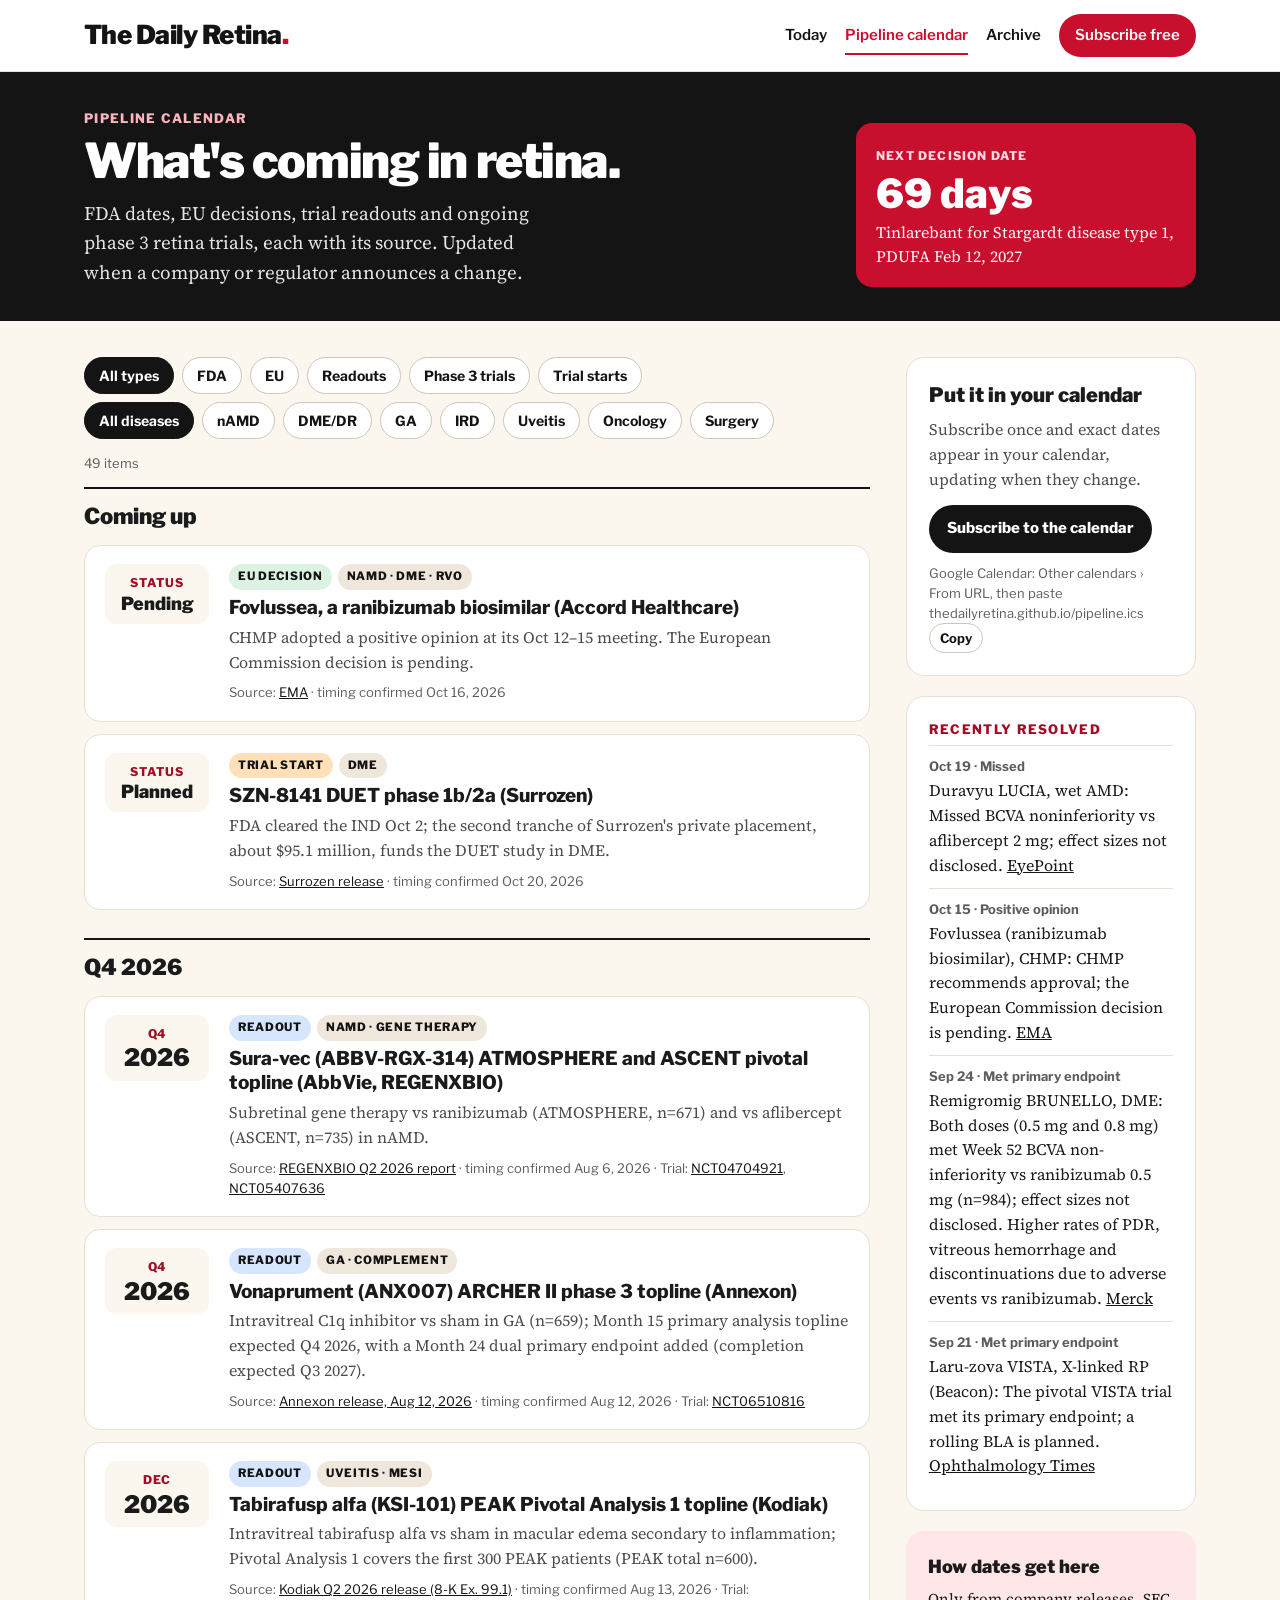
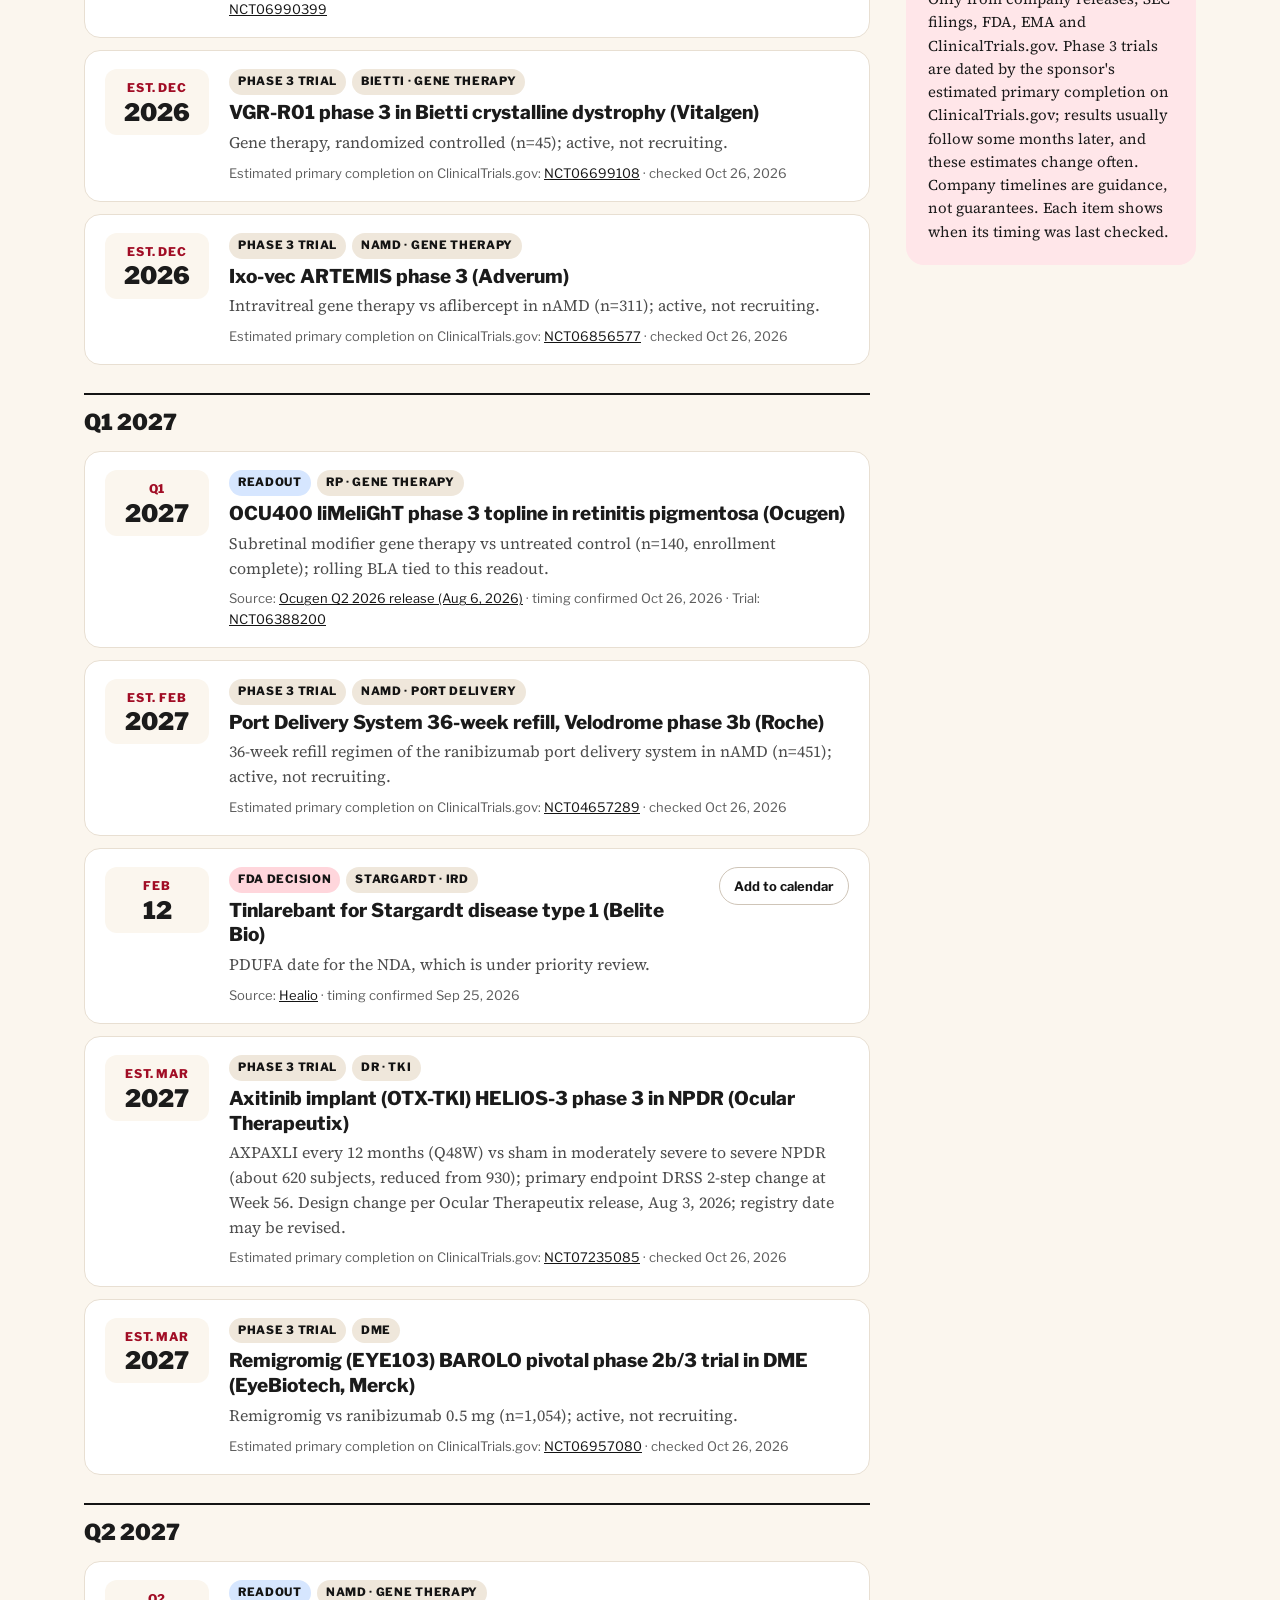
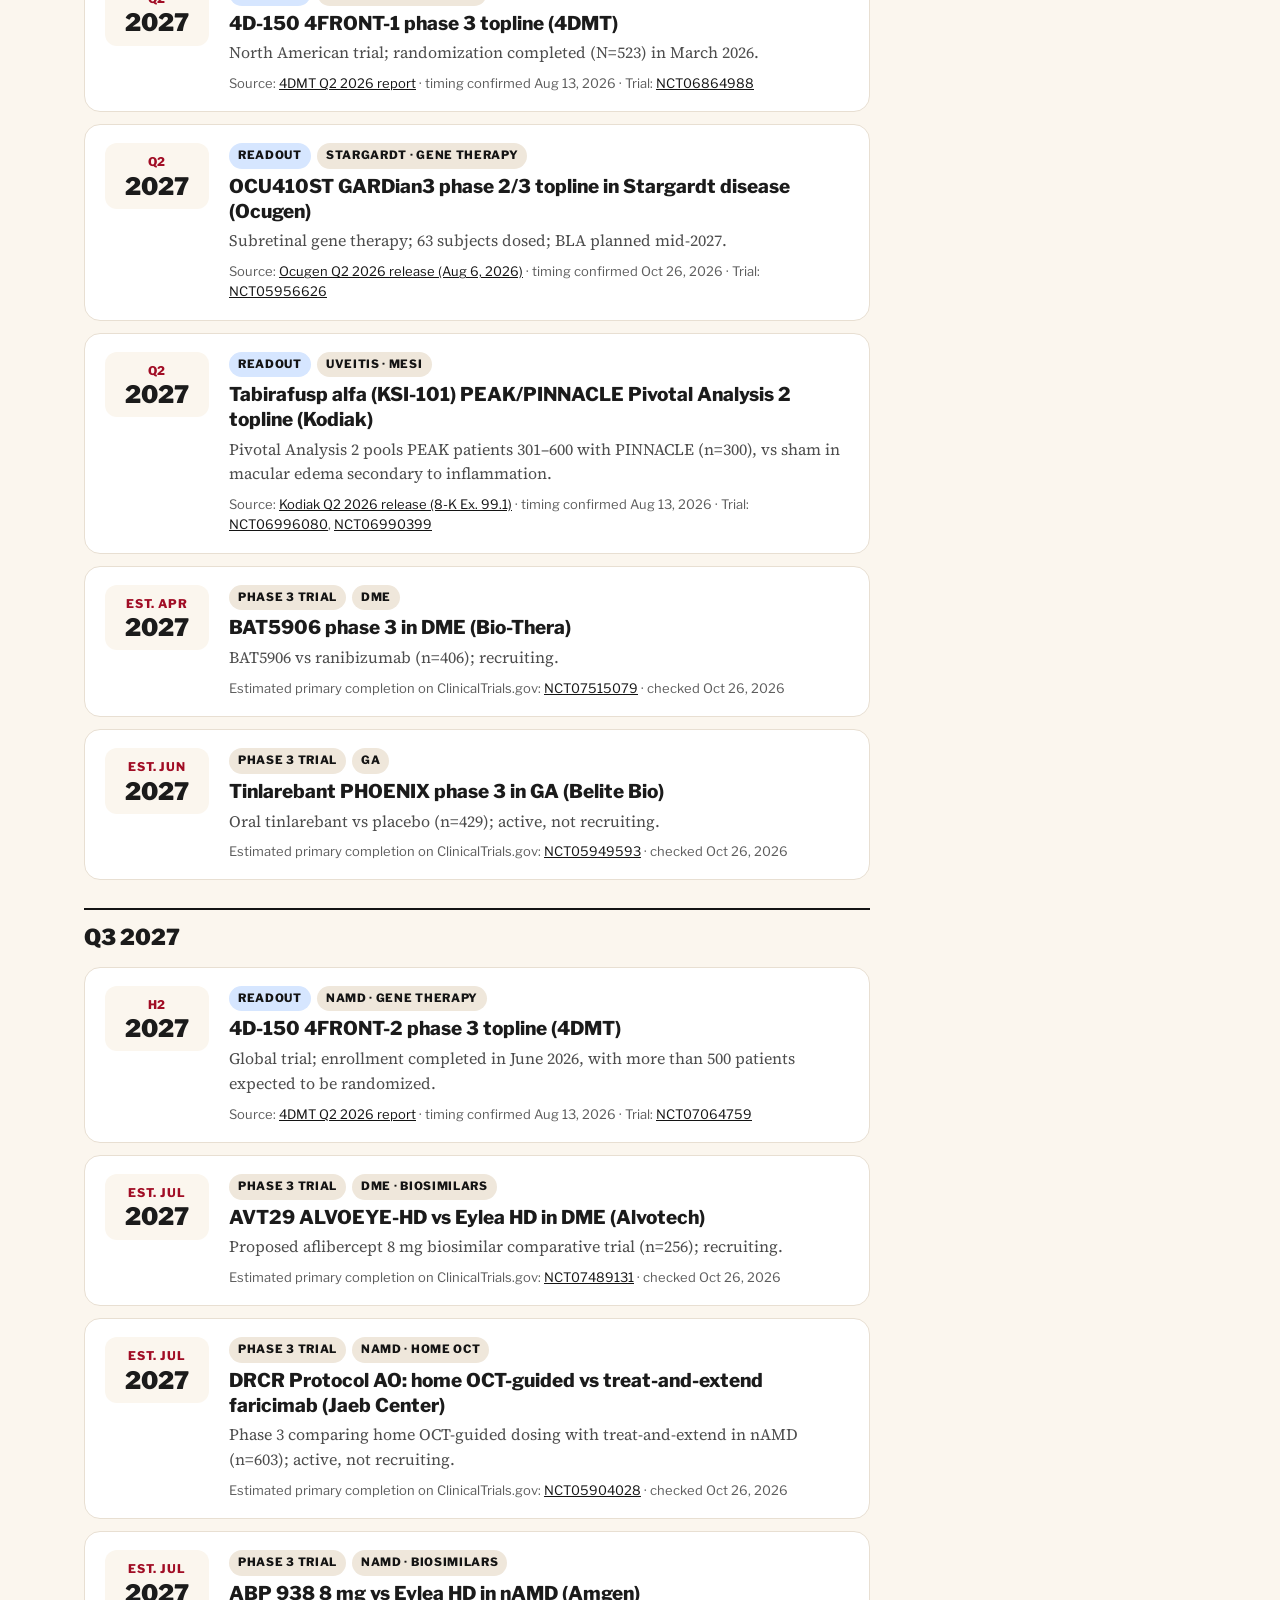
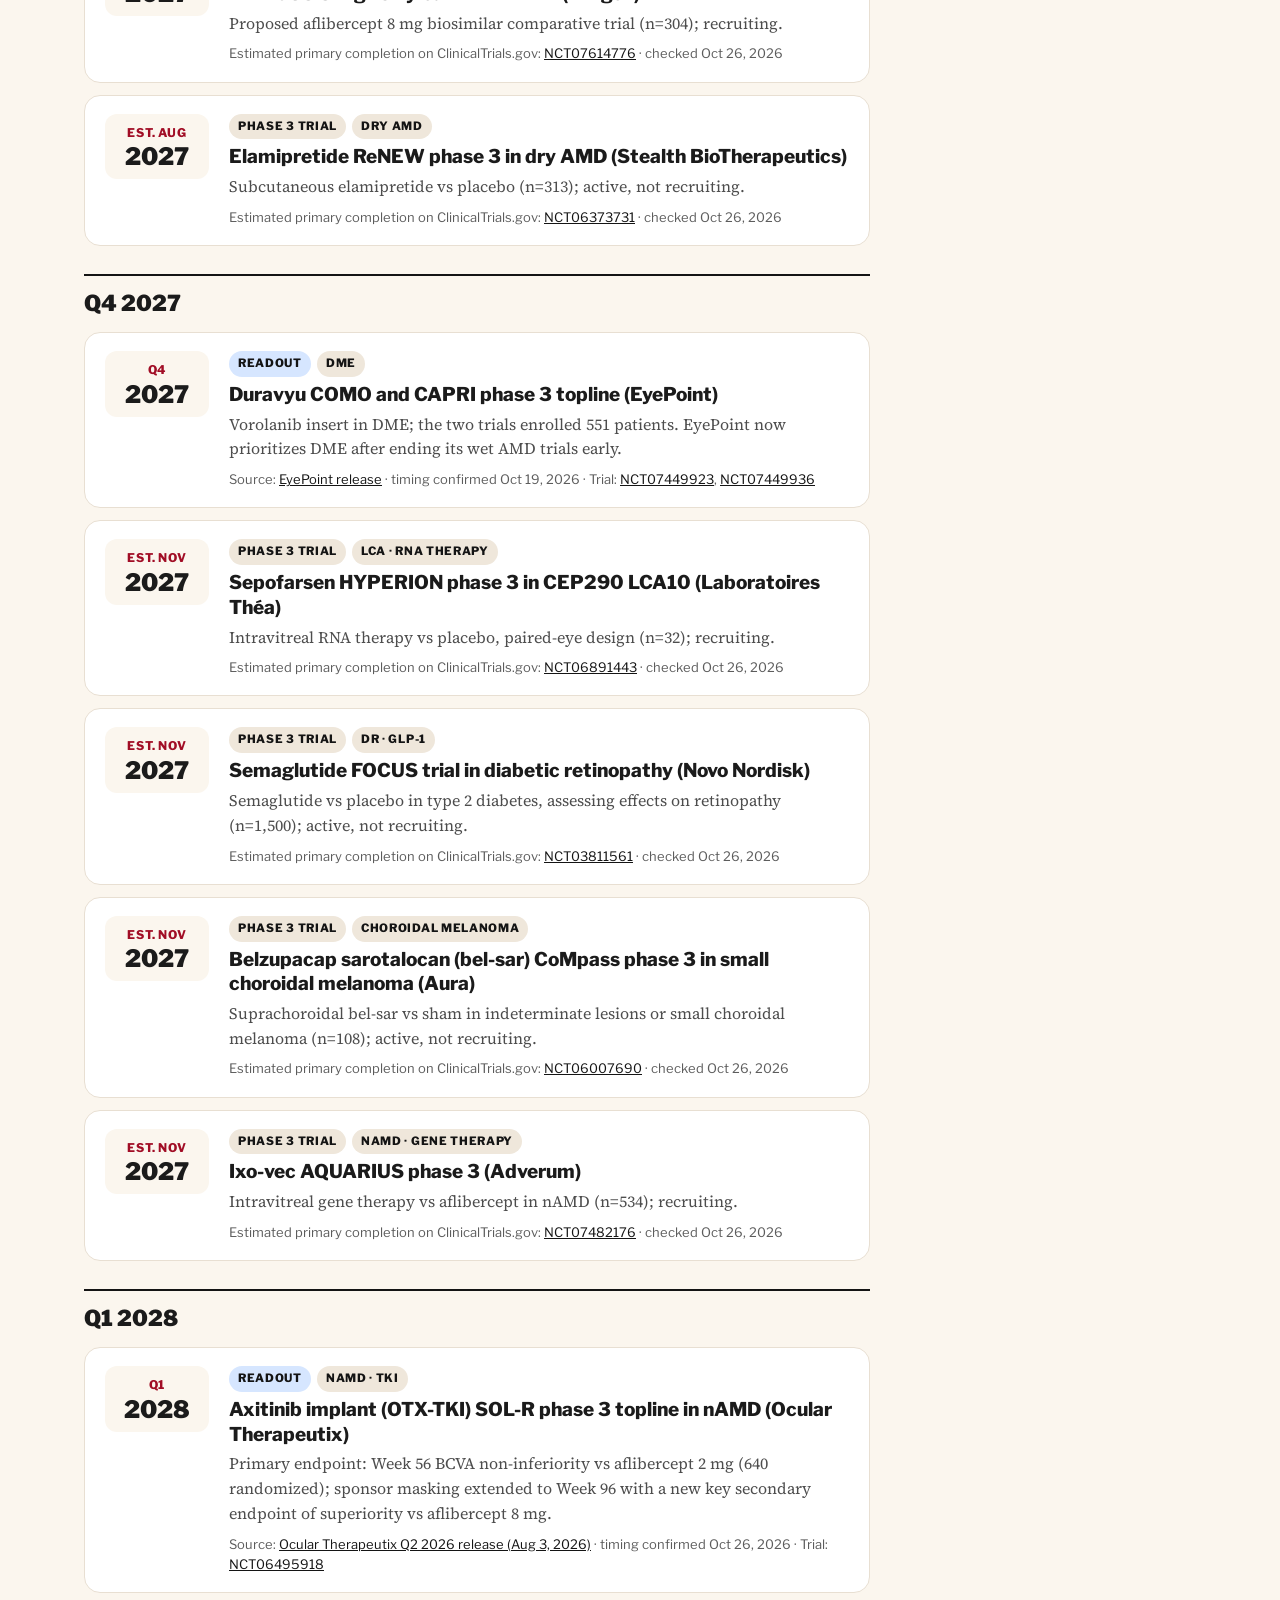
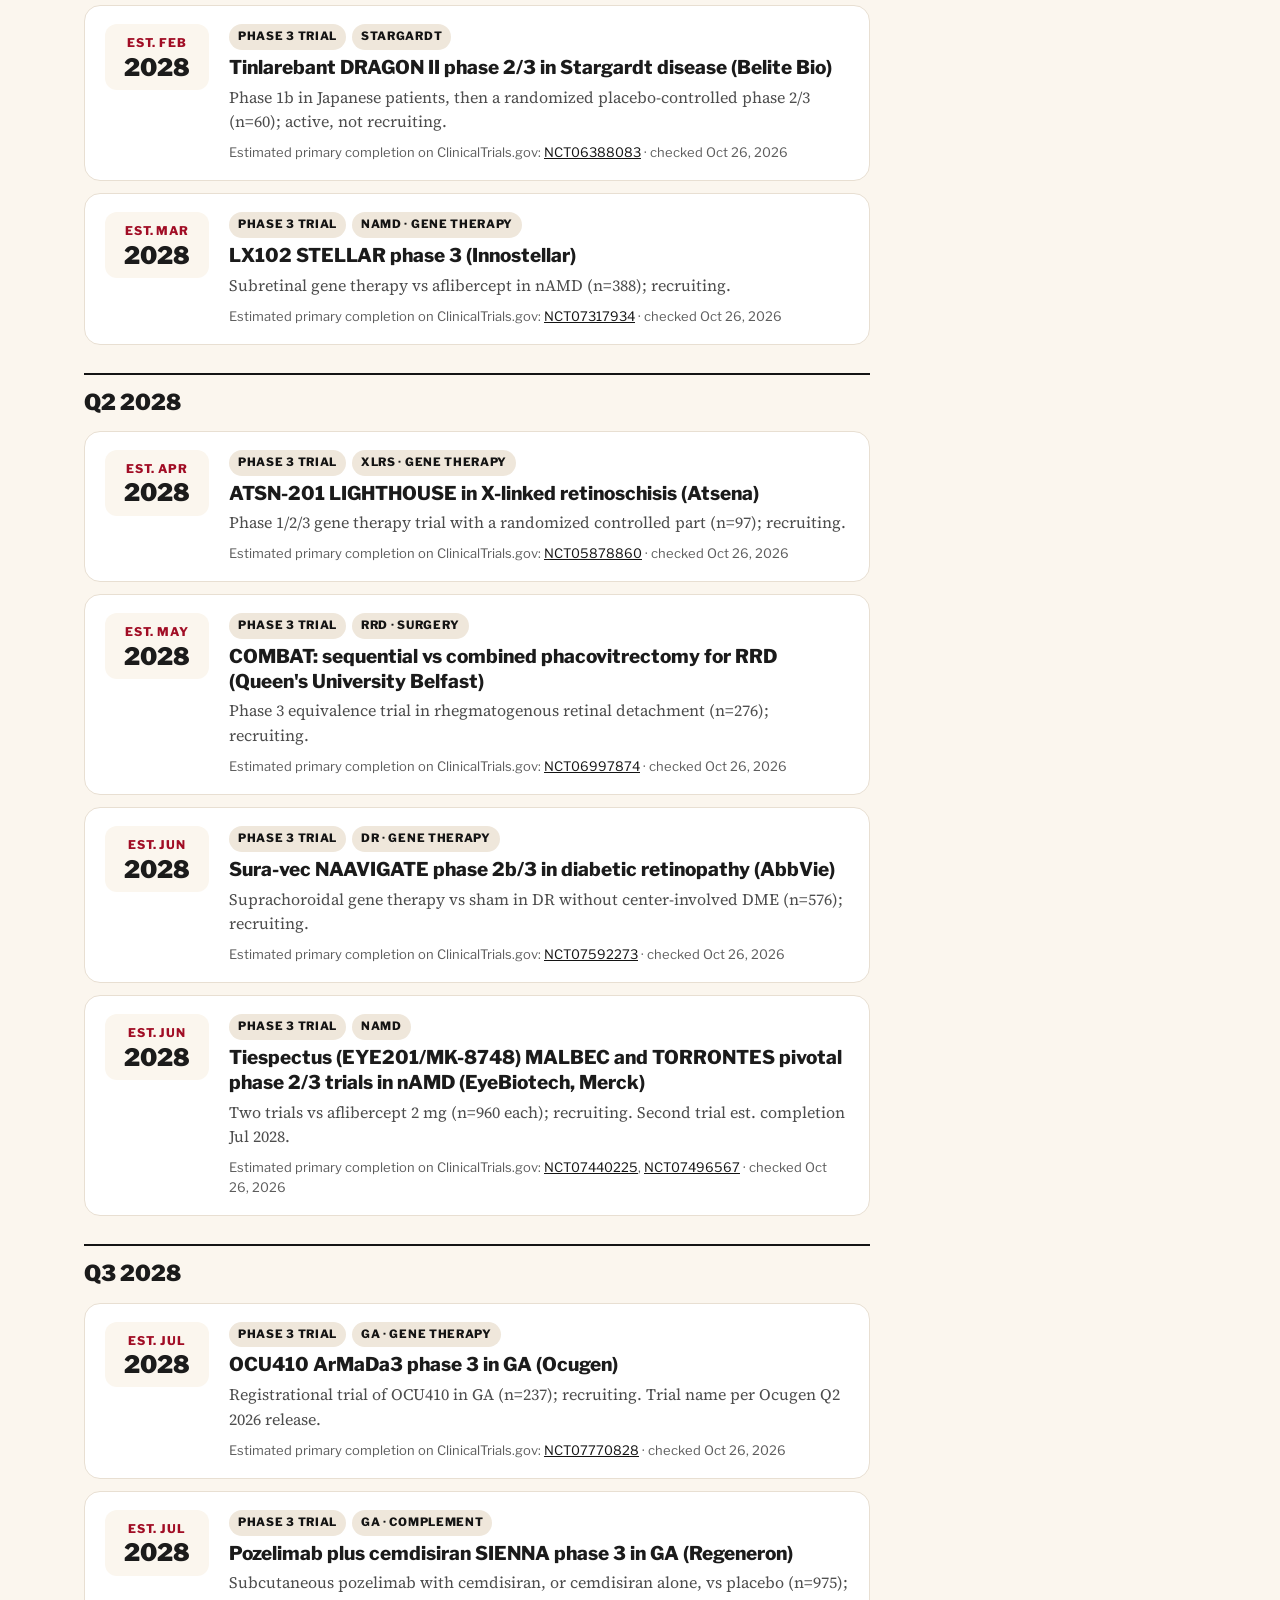
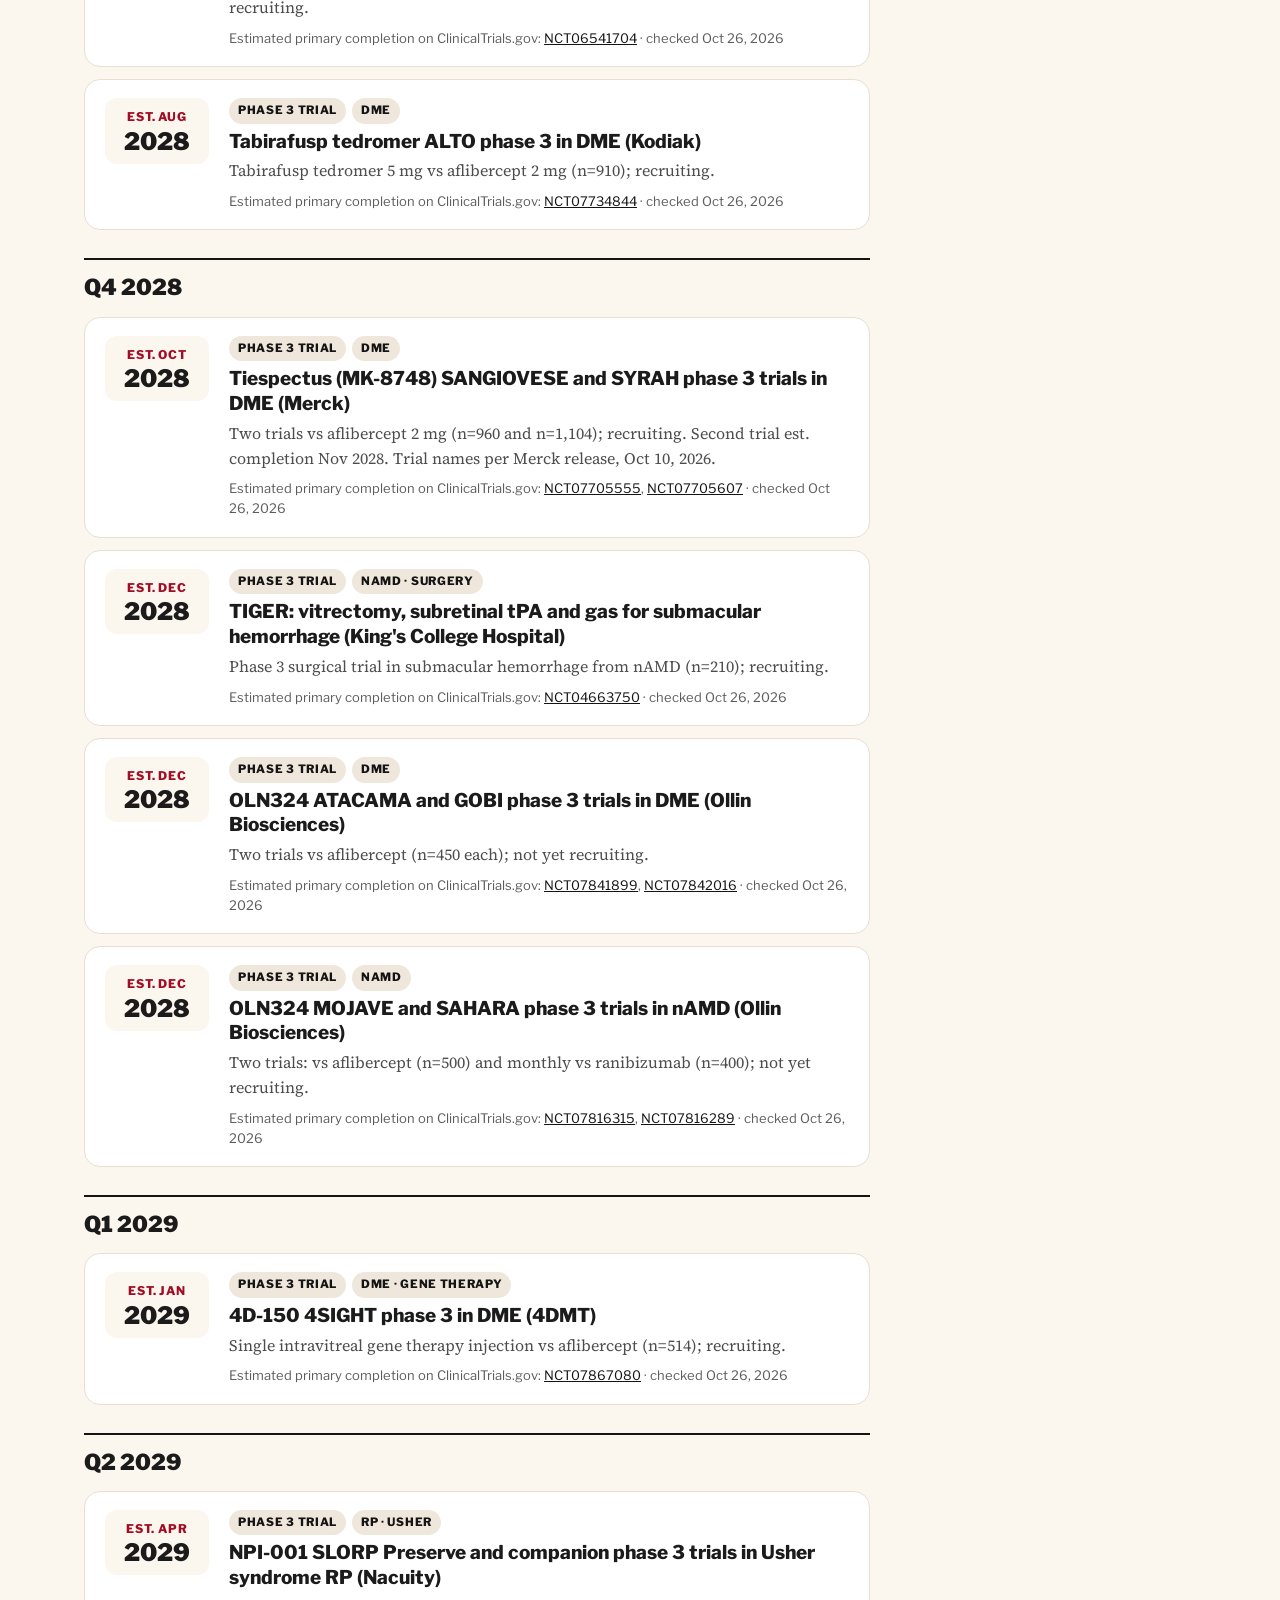
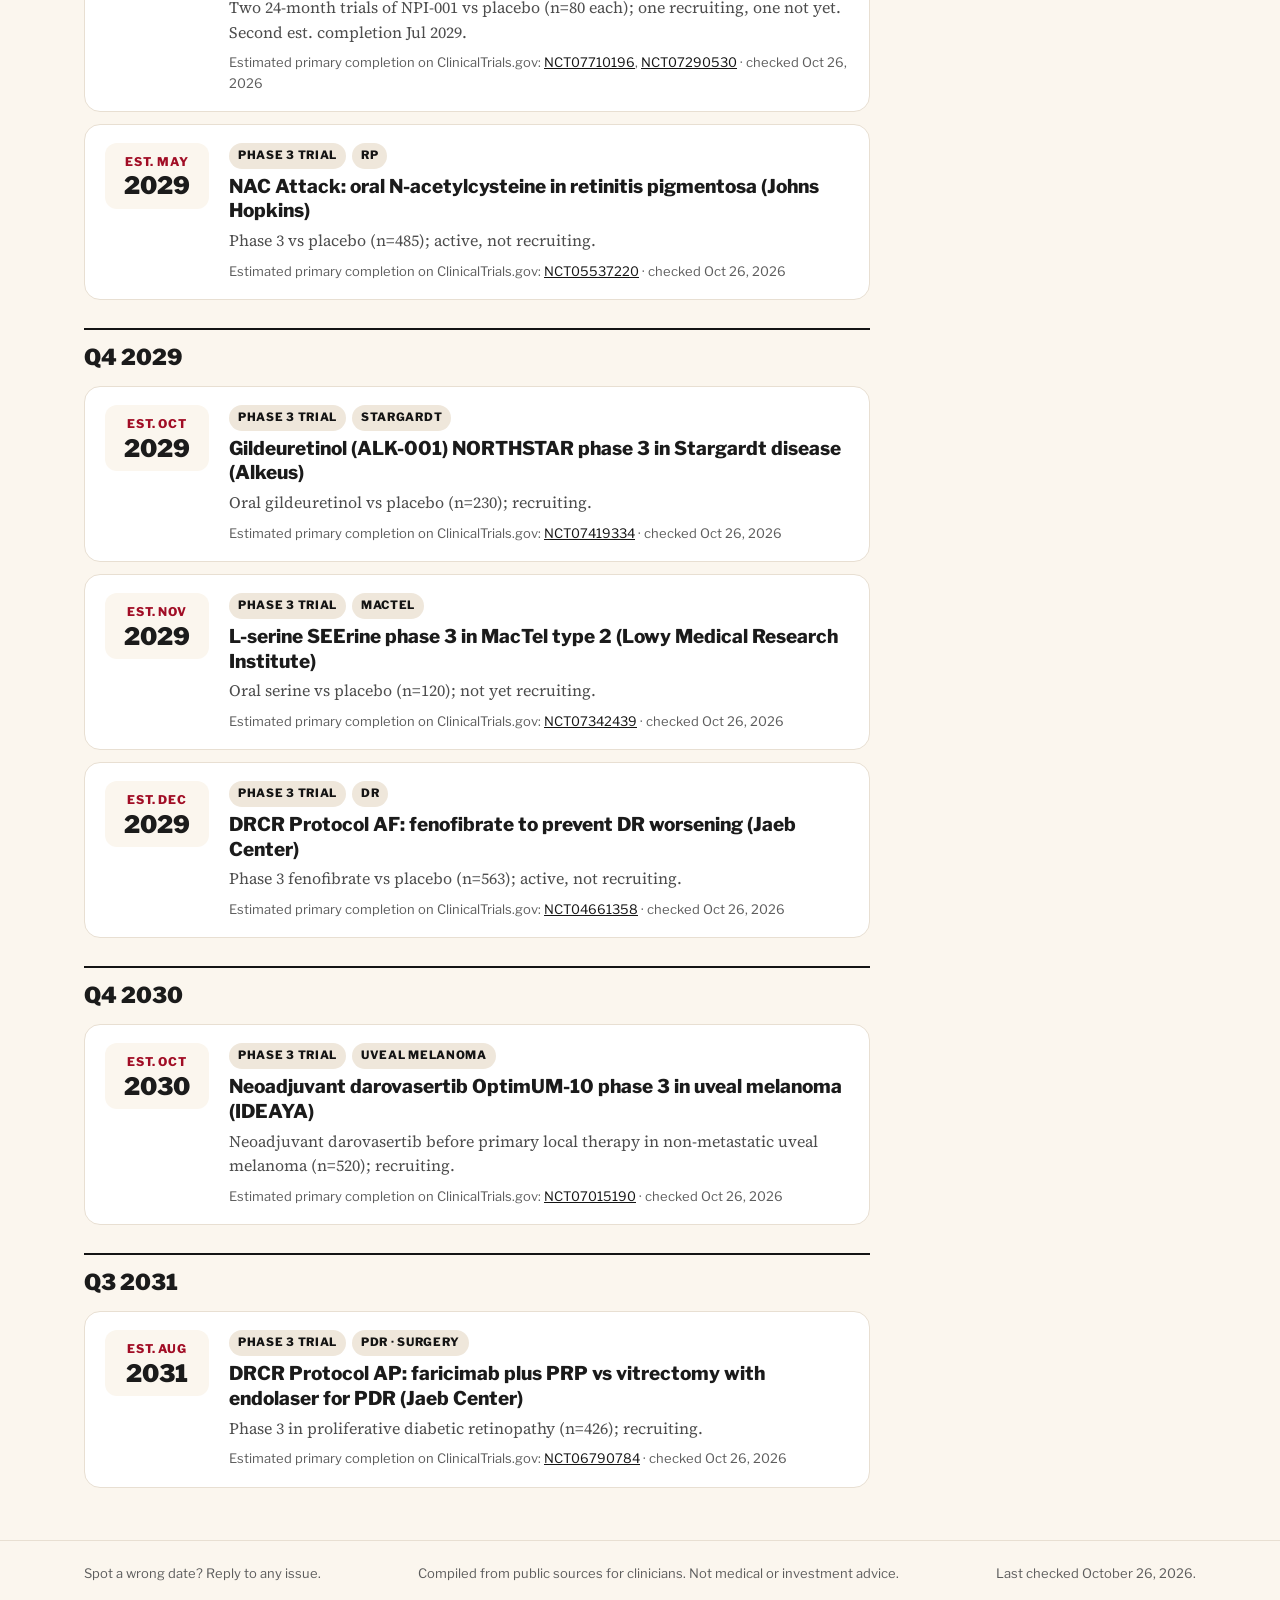
==== commit d4e80fb2: "Footer: add not-medical-or-investment-advice line Co-Authored-By: Claude Opus 5.5 <noreply@anthropic" ====
--- a/pipeline.html
+++ b/pipeline.html
@@ -73,6 +73,7 @@
 <footer class="foot">
   <div class="wrap">
     <p>Spot a wrong date? Reply to any issue.</p>
+    <p>Compiled from public sources for clinicians. Not medical or investment advice.</p>
     <p id="upd"></p>
   </div>
 </footer>
